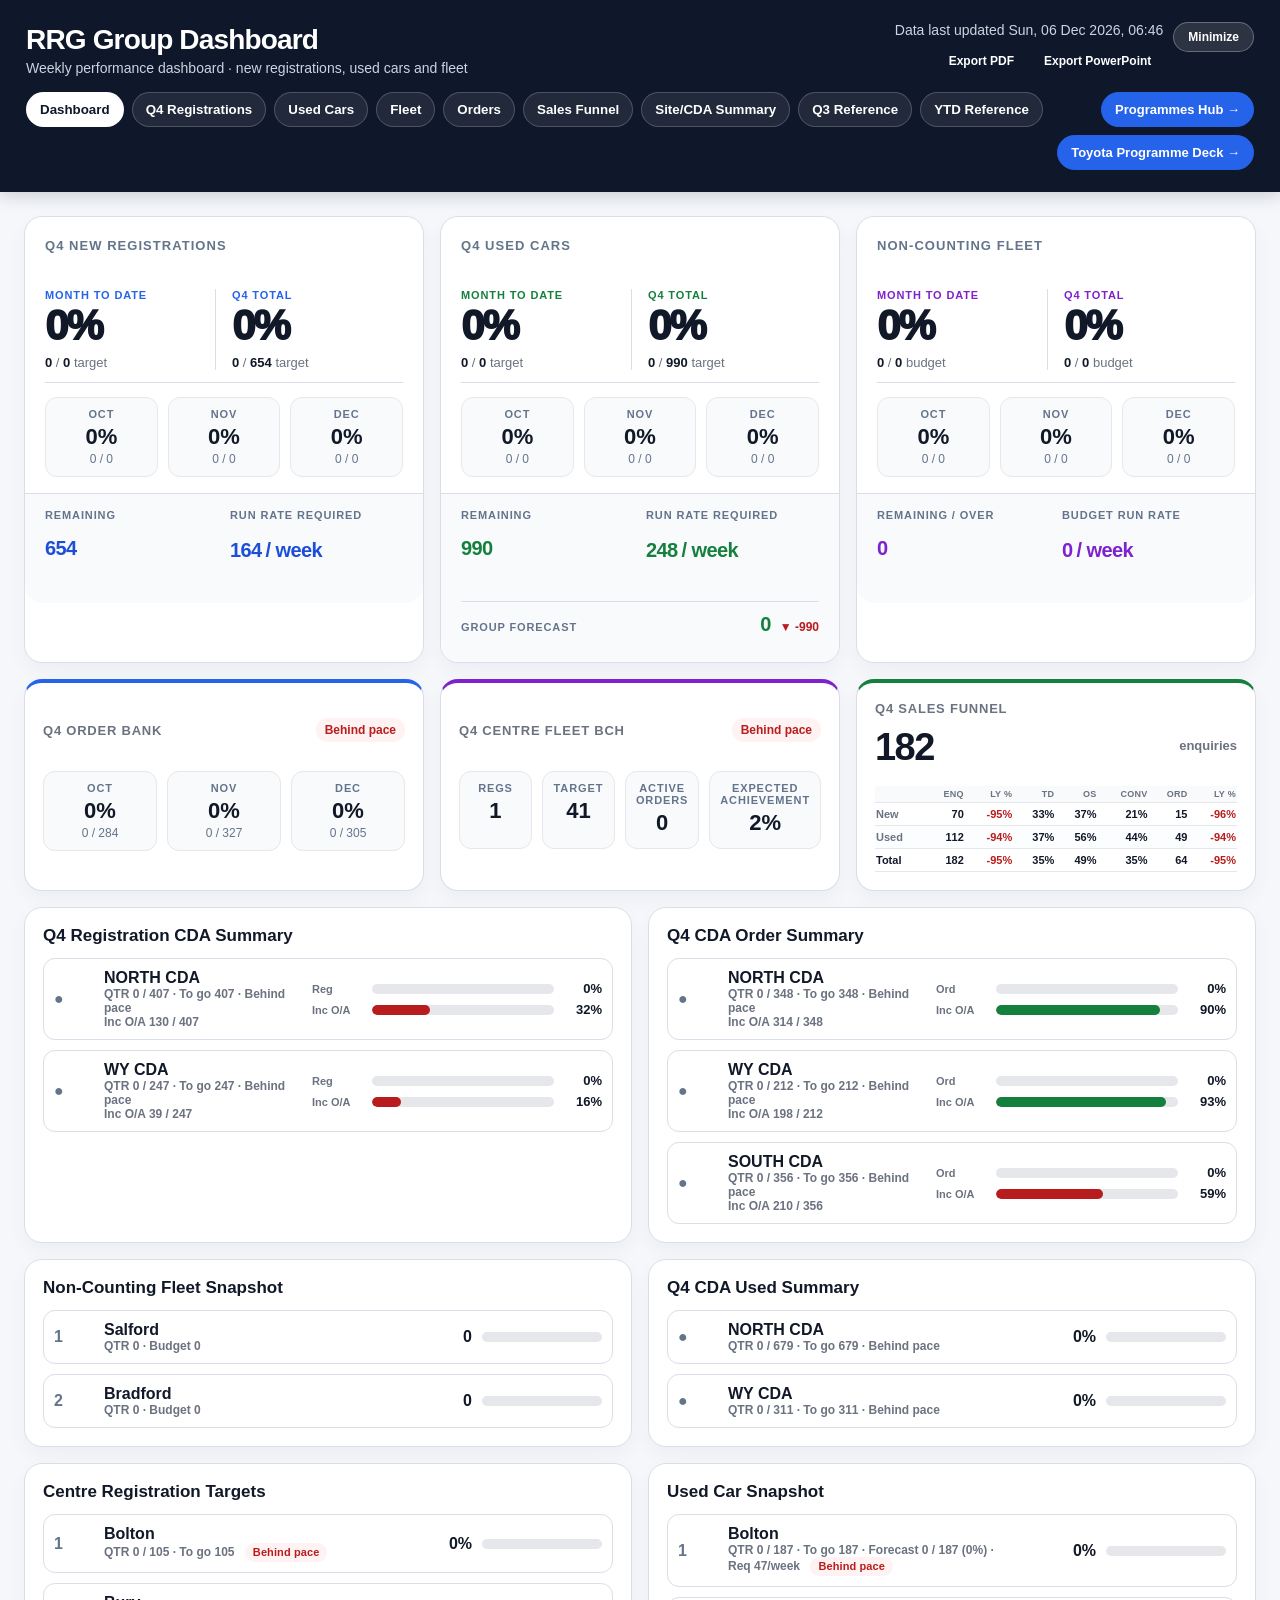
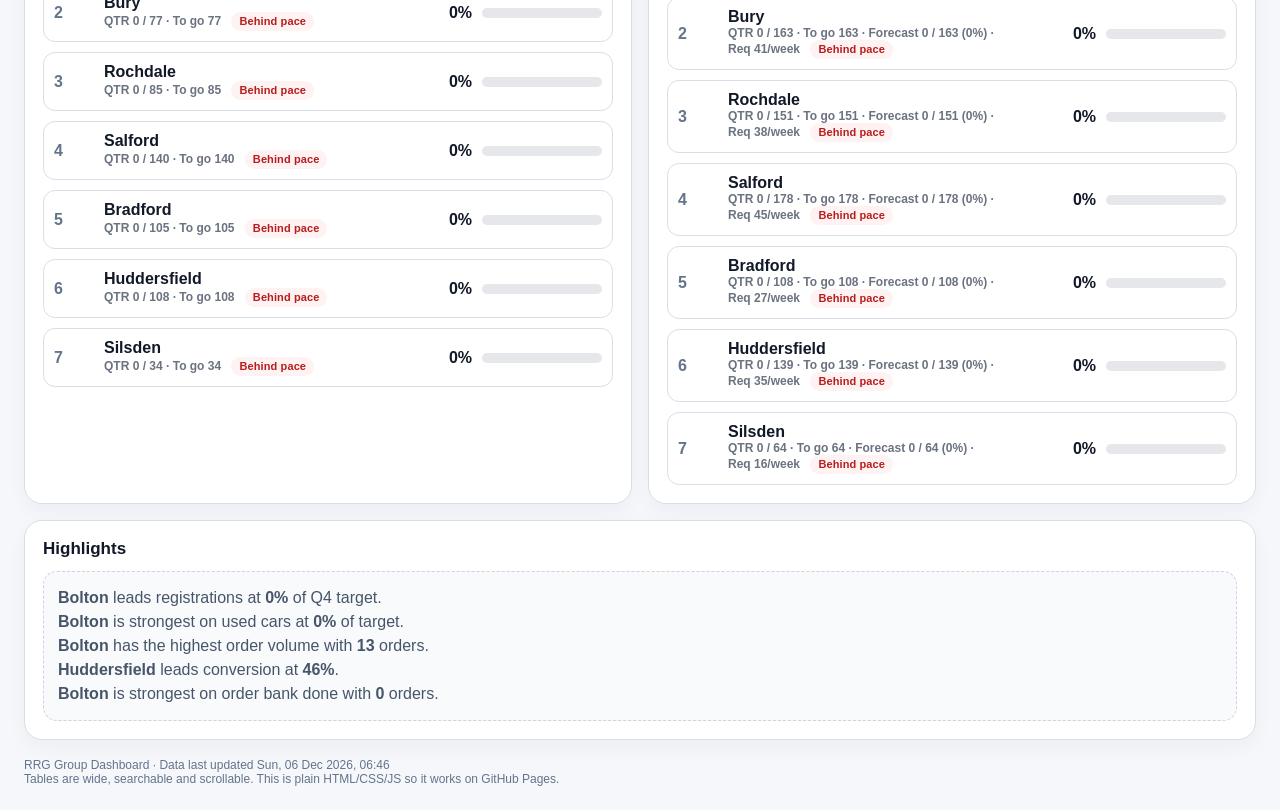
==== index.html @ adecb98b "Apply combined Regs/Target cell to Centre Fleet BCH table Brings fleetTable (and its Q3 Reference eq" ====
<!doctype html>
<html lang="en">
<head>
<meta charset="utf-8">
<meta name="viewport" content="width=device-width, initial-scale=1">
<meta http-equiv="Cache-Control" content="no-cache, no-store, must-revalidate">
<meta http-equiv="Pragma" content="no-cache">
<meta http-equiv="Expires" content="0">
<title>RRG Group Dashboard</title>
<link rel="stylesheet" href="./styles.css?v=20261109-combocols-1">
</head>
<body>
<header><div class="header-row"><div><h1>RRG Group Dashboard</h1><div class="subtitle">Weekly performance dashboard · new registrations, used cars and fleet</div></div><div class="header-actions"><div class="subtitle" style="text-align:right"><span id="dataUpdatedHeader">Data last updated -</span><br><button class="admin-btn primary-btn header-export-btn" id="exportPdfHeader" type="button">Export PDF</button><button class="admin-btn primary-btn header-export-btn" id="exportPptHeader" type="button">Export PowerPoint</button></div><button class="header-minimize-btn" id="headerMinimizeBtn" type="button">Minimize</button></div></div><nav><button class="active" data-target="dashboard">Dashboard</button><button data-target="q3regs">Q4 Registrations</button><button data-target="used">Used Cars</button><button data-target="fleet">Fleet</button><button data-target="orders">Orders</button><button data-target="activity">Sales Funnel</button><button data-target="siteSummary">Site/CDA Summary</button><button data-target="q3ref">Q3 Reference</button><button data-target="ytd">YTD Reference</button><button data-target="admin">Admin Update</button><a class="hub-link-btn" href="./programmes.html">Programmes Hub &rarr;</a><a class="hub-link-btn" href="./toyota-programme.html">Toyota Programme Deck &rarr;</a></nav></header>
<main>
<section id="dashboard" class="section active"><div class="grid">
<div class="card kpi primary kpi-progress-card blue-card">
  <div class="label">Q4 New Registrations</div>
  <div class="kpi-split-main">
    <div><div class="mini-label">Month to date</div><div class="value" id="q3MonthPct">-</div><div class="note"><strong id="q3MonthCurrent">-</strong> / <strong id="q3MonthTarget">-</strong> target</div></div>
    <div><div class="mini-label">Q4 total</div><div class="value" id="q3Pct">-</div><div class="note"><strong id="q3Current">-</strong> / <strong id="q3Target">-</strong> target</div></div>
  </div>
  <div class="month-progress-grid">
    <div><span>Oct</span><strong id="q3OctPct">-</strong><small id="q3OctVol">-</small></div>
    <div><span>Nov</span><strong id="q3NovPct">-</strong><small id="q3NovVol">-</small></div>
    <div><span>Dec</span><strong id="q3DecPct">-</strong><small id="q3DecVol">-</small></div>
  </div>
  <div class="kpi-footer-strip two-up"><div><span>Remaining</span><strong id="q3Remaining">-</strong></div><div><span>Run rate required</span><strong><span id="q3RunRate">-</span> / week</strong></div></div>
</div>
<div class="card kpi primary kpi-progress-card green-card">
  <div class="label">Q4 Used Cars</div>
  <div class="kpi-split-main">
    <div><div class="mini-label">Month to date</div><div class="value" id="usedMonthPct">-</div><div class="note"><strong id="usedMonthCurrent">-</strong> / <strong id="usedMonthTarget">-</strong> target</div></div>
    <div><div class="mini-label">Q4 total</div><div class="value" id="usedPct">-</div><div class="note"><strong id="usedCurrent">-</strong> / <strong id="usedTarget">-</strong> target</div></div>
  </div>
  <div class="month-progress-grid">
    <div><span>Oct</span><strong id="usedOctPct">-</strong><small id="usedOctVol">-</small></div>
    <div><span>Nov</span><strong id="usedNovPct">-</strong><small id="usedNovVol">-</small></div>
    <div><span>Dec</span><strong id="usedDecPct">-</strong><small id="usedDecVol">-</small></div>
  </div>
  <div class="kpi-footer-strip"><div><span>Remaining</span><strong id="usedRemaining">-</strong></div><div><span>Run rate required</span><strong><span id="usedRunRate">-</span> / week</strong></div><div class="forecast-wide"><span>Group forecast</span><strong id="usedGroupForecast">-</strong><small id="usedForecastDelta">-</small></div></div>
</div>
<div class="card kpi primary kpi-progress-card purple-card">
  <div class="label">Non-Counting Fleet</div>
  <div class="kpi-split-main">
    <div><div class="mini-label">Month to date</div><div class="value" id="nonFleetMonthPct">-</div><div class="note"><strong id="nonFleetMonthCurrent">-</strong> / <strong id="nonFleetMonthBudget">-</strong> budget</div></div>
    <div><div class="mini-label">Q4 total</div><div class="value" id="nonFleetPct">-</div><div class="note"><strong id="nonFleetCurrent">-</strong> / <strong id="nonFleetBudget">-</strong> budget</div></div>
  </div>
  <div class="month-progress-grid">
    <div><span>Oct</span><strong id="nonFleetOctPct">-</strong><small id="nonFleetOctVol">-</small></div>
    <div><span>Nov</span><strong id="nonFleetNovPct">-</strong><small id="nonFleetNovVol">-</small></div>
    <div><span>Dec</span><strong id="nonFleetDecPct">-</strong><small id="nonFleetDecVol">-</small></div>
  </div>
  <div class="kpi-footer-strip two-up"><div><span>Remaining / over</span><strong id="nonFleetRemaining">-</strong></div><div><span>Budget run rate</span><strong><span id="nonFleetRunRate">-</span> / week</strong></div></div>
</div>
<div class="card kpi overview-card order-overview">
  <div class="overview-main"><div class="label" style="margin:0">Q4 Order Bank</div><div class="overview-status" id="orderBankStatus">-</div></div>
  <div class="month-progress-grid" style="margin-top:12px">
    <div><span>Oct</span><strong id="orderBankOctPct">-</strong><small id="orderBankOctVol">-</small></div>
    <div><span>Nov</span><strong id="orderBankNovPct">-</strong><small id="orderBankNovVol">-</small></div>
    <div><span>Dec</span><strong id="orderBankDecPct">-</strong><small id="orderBankDecVol">-</small></div>
  </div>
</div>
<div class="card kpi overview-card fleet-overview">
  <div class="overview-main"><div class="label" style="margin:0">Q4 Centre Fleet BCH</div><div class="overview-status" id="fleetBchStatus">-</div></div>
  <div class="month-progress-grid" style="margin-top:12px;grid-template-columns:repeat(4,1fr)"><div><span>Regs</span><strong id="fleetBchRegs">-</strong></div><div><span>Target</span><strong id="fleetBchTarget">-</strong></div><div><span>Active orders</span><strong id="fleetBchOrders">-</strong></div><div><span>Expected achievement</span><strong id="fleetBchExpected">-</strong></div></div>
</div>
<div class="card kpi overview-card enquiry-overview">
  <div class="label">Q4 Sales Funnel</div>
  <div class="overview-main"><div class="value" id="totalEnquiries">-</div><div class="overview-caption">enquiries</div></div>
  <div class="funnel-split-wrap"><table class="funnel-split"><thead><tr><th></th><th>Enq</th><th>LY %</th><th>TD</th><th>OS</th><th>Conv</th><th>Ord</th><th>LY %</th></tr></thead><tbody>
    <tr><td>New</td><td id="newEnquiries">-</td><td id="newEnquiriesLY">-</td><td id="newTdPct">-</td><td id="newOsPct">-</td><td id="newConvPct">-</td><td id="newOrdersStat">-</td><td id="newOrdersLY">-</td></tr>
    <tr><td>Used</td><td id="usedEnquiries">-</td><td id="usedEnquiriesLY">-</td><td id="usedTdPct">-</td><td id="usedOsPct">-</td><td id="usedConvPct">-</td><td id="usedOrdersStat">-</td><td id="usedOrdersLY">-</td></tr>
    <tr class="total-row"><td>Total</td><td id="totalEnquiriesSplit">-</td><td id="totalEnquiriesLY">-</td><td id="totalTdPct">-</td><td id="totalOsPct">-</td><td id="totalConvPct">-</td><td id="totalOrdersStat">-</td><td id="totalOrdersLY">-</td></tr>
  </tbody></table></div>
</div><div class="card half"><h3>Q4 Registration CDA Summary</h3><div id="cdaSummary" class="leader"></div></div><div class="card half"><h3>Q4 CDA Order Summary</h3><div id="cdaOrderSummary" class="leader"></div></div><div class="card half"><h3>Non-Counting Fleet Snapshot</h3><div id="nonFleetSummary" class="leader"></div></div><div class="card half"><h3>Q4 CDA Used Summary</h3><div id="cdaUsedSummary" class="leader"></div></div><div class="card half"><h3>Centre Registration Targets</h3><div id="leaderboard" class="leader"></div></div><div class="card half"><h3>Used Car Snapshot</h3><div id="usedSummary" class="leader"></div></div><div class="card wide"><h3>Highlights</h3><div id="highlights" class="note-box"></div></div><div class="card half" style="display:none"><h3>Executive Note</h3><div class="note-box" id="execNote"></div></div></div></section>
<section id="q3regs" class="section"><div class="card wide"><div class="toolbar"><h2>Q4 Registrations</h2><input class="search" data-filter="q3Table" placeholder="Search centre or CDA..."></div><div class="table-wrap"><table id="q3Table"></table></div></div></section>
<section id="used" class="section"><div class="card wide"><div class="toolbar"><h2>Used Counting Volume</h2><input class="search" data-filter="usedTable" placeholder="Search centre or CDA..."></div><div class="table-wrap"><table id="usedTable"></table></div></div></section>
<section id="fleet" class="section"><div class="grid"><div class="card wide"><div class="toolbar"><h2>Centre Fleet BCH</h2><input class="search" data-filter="fleetTable" placeholder="Search centre or CDA..."></div><div class="table-wrap"><table id="fleetTable"></table></div></div><div class="card wide"><div class="toolbar"><h2>Non-Counting Fleet</h2><input class="search" data-filter="nonTable" placeholder="Search centre or CDA..."></div><div class="table-wrap"><table id="nonTable"></table></div></div></div></section>
<section id="orders" class="section"><div class="grid"><div class="card wide"><div class="toolbar"><h2>Order Bank Targets</h2><input class="search" data-filter="orderBankTable" placeholder="Search centre..."></div><div class="table-wrap"><table id="orderBankTable"></table></div></div><div class="card wide"><div class="toolbar"><h2>Monthly Order Bank Detail · H1 Actuals + H2 Targets</h2><input class="search" data-filter="monthlyOrderTable" placeholder="Search centre..."></div><div class="table-wrap"><table id="monthlyOrderTable"></table></div></div></div></section>
<section id="activity" class="section"><div class="grid"><div class="card wide"><div class="toolbar"><h2>YTD Sales Funnel Leaderboard · Year to Date vs Last Year</h2></div><div class="hint">Ranked by enquiries growth year-on-year. Combines the frozen Jan-Sep totals with the live Q4 sales-activity export below, so re-uploading a fresh Q4 export (it should always be the full quarter-to-date figures, not just the new days) updates this leaderboard automatically - no manual recalculation needed.</div><div id="ytdSalesLeaderboard" class="yoy-grid"></div></div><div class="card wide"><div class="toolbar"><h2>Sales Funnel Efficiency League</h2><input class="search" data-filter="efficiencyTable" placeholder="Search centre..."></div><div class="hint">Efficiency score is weighted: Test Drive Rate 25%, Offer Sheet Rate 35%, Conversion 40%. This ranks how effectively centres convert their enquiries, not just who has the most volume.</div><div id="efficiencyAwards" class="award-grid"></div><div class="table-wrap"><table id="efficiencyTable"></table></div></div></div></section>
<section id="siteSummary" class="section"><div class="grid">
<div class="card wide"><h2>Site Summary</h2><div class="hint">Pick a site to see Q4 Registrations, Used Cars, Non-Counting Fleet, Fleet BCH, Order Bank and Sales Funnel all in one place.</div><select id="siteSummarySelect" class="search" style="max-width:360px"></select></div>
<div id="siteSummaryContent" class="grid" style="grid-column:span 12;padding:0;border:none;box-shadow:none;background:none"></div>
<div class="card wide"><h2>CDA Summary</h2><div class="hint">Same figures, rolled up to NORTH / WY / SOUTH CDA level.</div><select id="cdaSummarySelect" class="search" style="max-width:360px"></select></div>
<div id="cdaSummaryContent" class="grid" style="grid-column:span 12;padding:0;border:none;box-shadow:none;background:none"></div>
</div></section>
<section id="q3ref" class="section"><div class="grid"><div class="card wide"><div class="toolbar"><h2>Q3 Registrations Reference</h2><input class="search" data-filter="q3RefRegTable" placeholder="Search centre or CDA..."></div><div class="table-wrap"><table id="q3RefRegTable"></table></div></div><div class="card wide"><div class="toolbar"><h2>Q3 Used Reference</h2><input class="search" data-filter="q3RefUsedTable" placeholder="Search centre or CDA..."></div><div class="table-wrap"><table id="q3RefUsedTable"></table></div></div><div class="card wide"><div class="toolbar"><h2>Q3 Centre Fleet BCH Reference</h2><input class="search" data-filter="q3RefFleetTable" placeholder="Search centre or CDA..."></div><div class="table-wrap"><table id="q3RefFleetTable"></table></div></div><div class="card wide"><div class="toolbar"><h2>Q3 Non-Counting Fleet Reference</h2><input class="search" data-filter="q3RefNonTable" placeholder="Search centre or CDA..."></div><div class="table-wrap"><table id="q3RefNonTable"></table></div></div></div></section>
<section id="ytd" class="section"><div class="grid"><div class="card wide"><div class="toolbar"><h2>YTD Registrations · Q1-Q3</h2><input class="search" data-filter="ytdRegTable" placeholder="Search centre or CDA..."></div><div class="table-wrap"><table id="ytdRegTable"></table></div></div><div class="card wide"><div class="toolbar"><h2>YTD Used Cars · Q1-Q3</h2><input class="search" data-filter="ytdUsedTable" placeholder="Search centre or CDA..."></div><div class="table-wrap"><table id="ytdUsedTable"></table></div></div><div class="card wide"><div class="toolbar"><h2>YTD Non-Counting Fleet · Q1-Q3</h2><input class="search" data-filter="ytdNonTable" placeholder="Search centre or CDA..."></div><div class="table-wrap"><table id="ytdNonTable"></table></div></div><div class="card wide"><div class="toolbar"><h2>YTD Sales Funnel vs Last Year</h2></div><div class="hint">Total enquiries this year (CY) vs the same period last year (LY), by centre - Jan-Sep frozen totals plus the live Q4-to-date export, updating automatically as new Q4 exports are uploaded.</div><div id="ytdYoyBySite" class="yoy-grid"></div></div></div></section>



<section id="admin" class="section"><div class="grid">
  <div class="card wide">
    <h2>Admin Update</h2>
    <div class="hint">This version reads four workbook files uploaded to GitHub: weekly-update.xlsx, sales-activity.xls, order-bank.xlsx and sales-activity-ly.xls. Replace those four files each week, commit, and refresh the dashboard.</div>
  </div>
  <div class="card wide version-card">
    <div><strong>Data last updated</strong><br><span id="adminDataUpdated">-</span></div>
    <div><strong>Cache status</strong><br><span>Versioned assets active</span></div>
  </div>
  <div class="card third">
    <h3>1. Weekly Update.xlsx</h3>
    <input id="weeklyFile" type="file" accept=".xlsx,.xls" class="search">
    <div class="hint">Updates registrations, used cars, non-counting fleet and fleet BCH for the current quarter from the "2026 - Q4" sheet. The "2026 - Q3" sheet (same shape) is also read, feeding the separate Q3 Reference tab.</div>
  </div>
  <div class="card third">
    <h3>2. Sales Activity.xls</h3>
    <input id="activityFile" type="file" accept=".xls,.xlsx,.html" class="search">
    <div class="hint">Updates enquiries, test drives, offer sheets and conversion.</div>
  </div>
  <div class="card third">
    <h3>3. Order Bank Targets.xlsx</h3>
    <input id="orderFile" type="file" accept=".xlsx,.xls" class="search">
    <div class="hint">Updates the Orders / Order Bank tab only. This is separate from Sales Activity orders.</div>
  </div>
  <div class="card third">
    <h3>4. Sales Activity LY.xls</h3>
    <input id="activityLyFile" type="file" accept=".xls,.xlsx,.html" class="search">
    <div class="hint">Last year's sales funnel, same layout as file 2. Powers the LY % column and the by-site comparison on the Sales Funnel tab.</div>
  </div>
  <div class="card wide">
    <div class="toolbar">
      <h3>Preview</h3>
      <div>
        <button class="admin-btn" id="previewImport">Preview Import</button>
        <button class="admin-btn primary-btn" id="publishImport">Publish</button>
        <button class="admin-btn" id="downloadData">Download data backup</button>
        <button class="admin-btn primary-btn" id="exportPdf" type="button">Export PDF</button><button class="admin-btn primary-btn" id="exportPpt" type="button">Export PowerPoint</button>
        <button class="admin-btn danger-btn" id="resetData">Reset saved data</button>
      </div>
    </div>
    <div id="adminStatus" class="note-box">No files loaded yet.</div>
    <div class="table-wrap" style="margin-top:12px;max-height:360px"><table id="adminPreviewTable"></table></div>
  </div>
</div></section>
<div class="footer-note">RRG Group Dashboard · <span id="footerDataUpdated">Data last updated -</span><br>Tables are wide, searchable and scrollable. This is plain HTML/CSS/JS so it works on GitHub Pages.</div></main>
<script src="https://cdn.sheetjs.com/xlsx-0.20.3/package/dist/xlsx.full.min.js"></script>
<script src="./app.js?v=20261109-combocols-4"></script>
<script>
(function(){
  var header = document.querySelector('header');
  var btn = document.getElementById('headerMinimizeBtn');
  if(!header || !btn) return;
  var KEY = 'rrgHeaderMinimized';
  function setState(minimized){
    header.classList.toggle('header-minimized', minimized);
    btn.textContent = minimized ? 'Expand' : 'Minimize';
    try{ localStorage.setItem(KEY, minimized ? '1' : '0'); }catch(e){}
  }
  var saved = false;
  try{ saved = localStorage.getItem(KEY) === '1'; }catch(e){}
  setState(saved);
  btn.addEventListener('click', function(){ setState(!header.classList.contains('header-minimized')); });
})();
</script>
</body></html>
---- styles.css ----
:root{--bg:#f5f7fb;--card:#ffffff;--ink:#111827;--muted:#6b7280;--line:#d9dee8;--head:#0f172a;--blue:#2563eb;--green:#15803d;--amber:#b45309;--red:#b91c1c;--lightblue:#eff6ff;--lightgreen:#ecfdf5;--lightamber:#fffbeb;--lightred:#fef2f2}
*{box-sizing:border-box}body{margin:0;background:var(--bg);font-family:-apple-system,BlinkMacSystemFont,"Segoe UI",Roboto,Arial,sans-serif;color:var(--ink)}header{background:var(--head);color:#fff;padding:22px 26px;position:sticky;top:0;z-index:20;box-shadow:0 4px 16px rgba(15,23,42,.18);transition:padding .2s ease}header.header-minimized{padding-top:12px;padding-bottom:12px}header.header-minimized h1{font-size:19px;margin:0}header.header-minimized .subtitle,header.header-minimized nav,header.header-minimized .header-period-row{display:none}.header-actions{display:flex;flex-wrap:wrap;justify-content:flex-end;align-items:flex-start;gap:10px}.header-minimize-btn{background:rgba(255,255,255,.12);border:1px solid rgba(255,255,255,.28);color:#fff;border-radius:999px;padding:7px 14px;font-size:12px;font-weight:800;cursor:pointer;white-space:nowrap;flex-shrink:0}.header-minimize-btn:hover{background:rgba(255,255,255,.22)}.header-row{display:flex;justify-content:space-between;gap:16px;align-items:flex-end;flex-wrap:wrap}h1{font-size:28px;margin:0 0 4px;font-weight:800;letter-spacing:-.03em}.subtitle{color:#cbd5e1;font-size:14px}nav{display:flex;gap:8px;flex-wrap:wrap;margin-top:16px}nav button{border:1px solid rgba(255,255,255,.2);background:rgba(255,255,255,.08);color:#fff;border-radius:999px;padding:9px 13px;cursor:pointer;font-weight:700}nav button.active{background:#fff;color:var(--head)}main{padding:24px;max-width:1440px;margin:0 auto}.grid{display:grid;grid-template-columns:repeat(12,1fr);gap:16px}.card{background:var(--card);border:1px solid var(--line);border-radius:18px;padding:18px;box-shadow:0 8px 20px rgba(15,23,42,.04)}.kpi{grid-column:span 3;min-height:126px}.kpi .label{font-size:13px;color:var(--muted);font-weight:800;text-transform:uppercase;letter-spacing:.06em}.kpi .value{font-size:34px;font-weight:900;margin-top:8px;letter-spacing:-.04em}.kpi .note{font-size:13px;color:var(--muted);margin-top:4px}.wide{grid-column:span 12}.half{grid-column:span 6}.third{grid-column:span 4}.section{display:none}.section.active{display:block}.toolbar{display:flex;gap:12px;align-items:center;justify-content:space-between;margin:0 0 12px;flex-wrap:wrap}h2{margin:0;font-size:22px;letter-spacing:-.02em}h3{margin:0 0 12px;font-size:17px}.search{border:1px solid var(--line);border-radius:10px;padding:10px 12px;min-width:270px;font-size:14px;background:#fff}.table-wrap{overflow-x:auto;overflow-y:visible;border:1px solid var(--line);border-radius:14px;background:#fff;max-height:none}table{border-collapse:separate;border-spacing:0;width:100%;font-size:14px}th{position:sticky;top:0;background:#f8fafc;color:#334155;text-align:left;font-size:12px;text-transform:uppercase;letter-spacing:.06em;z-index:5}th,td{padding:12px 14px;border-bottom:1px solid #e5e7eb;white-space:nowrap}td.num,th.num{text-align:right;font-variant-numeric:tabular-nums}tr:nth-child(even) td{background:#fbfdff}tr.group td{background:#eef2ff!important;font-weight:900;color:#1e3a8a}tr:hover td{background:#f1f5f9!important}.status{display:inline-flex;align-items:center;gap:6px;font-weight:800;border-radius:999px;padding:5px 9px;font-size:12px}.green{background:var(--lightgreen);color:var(--green)}.amber{background:var(--lightamber);color:var(--amber)}.red{background:var(--lightred);color:var(--red)}.blue{background:var(--lightblue);color:var(--blue)}.progress{height:10px;background:#e5e7eb;border-radius:999px;overflow:hidden;min-width:120px}.bar{height:100%;background:var(--blue);border-radius:999px}.bar.green{background:var(--green)}.bar.amber{background:#d97706}.bar.red{background:var(--red)}.mini{font-size:12px;color:var(--muted)}.leader{display:grid;gap:10px}.leader-row{display:grid;grid-template-columns:40px 1fr 90px 120px;gap:10px;align-items:center;padding:10px;border:1px solid var(--line);border-radius:12px;background:#fff}.rank{font-weight:900;color:#64748b}.centre{font-weight:900}.pct{text-align:right;font-weight:900}.note-box{background:#f8fafc;border:1px dashed #cbd5e1;border-radius:14px;padding:14px;color:#475569;line-height:1.5}.footer-note{font-size:12px;color:#64748b;margin-top:18px}@media(max-width:900px){main{padding:14px}.kpi,.half,.third{grid-column:span 12}header{padding:18px 14px}.leader-row{grid-template-columns:34px 1fr 70px}.leader-row .progress{display:none}th,td{padding:10px 9px;font-size:13px}}

.hint{font-size:13px;color:var(--muted);margin:-4px 0 12px}.leader-row .progress{min-width:100px}

/* CDA registration summary: separate Registrations-only vs incl.-Adjustment bars. */
.leader-row.cda-row{grid-template-columns:40px 1fr 290px}
.cda-bars{display:flex;flex-direction:column;gap:6px}
.cda-bar-line{display:flex;align-items:center;gap:8px;font-size:11px;color:var(--muted);font-weight:800}
.cda-bar-line span{width:52px}
.cda-bar-line .progress{flex:1;min-width:70px}
.cda-bar-line strong{width:40px;text-align:right;color:var(--ink);font-size:13px}
@media(max-width:900px){.leader-row.cda-row{grid-template-columns:34px 1fr 110px}.cda-bar-line .progress{display:none}}

.period-row{display:flex;gap:8px;margin-top:10px;flex-wrap:wrap}.period-pill{display:inline-flex;border:1px solid rgba(255,255,255,.25);border-radius:999px;padding:5px 10px;font-size:12px;font-weight:800}.period-pill.active{background:#dcfce7;color:#166534;border-color:#86efac}.period-pill.muted{background:rgba(255,255,255,.08);color:#cbd5e1}

.kpi.primary{grid-column:span 4;min-height:140px}.kpi.secondary{grid-column:span 3;min-height:116px}.kpi.primary .value{font-size:42px}.kpi strong{color:#111827}@media(max-width:900px){.kpi.primary,.kpi.secondary{grid-column:span 12}}

.split-card .value{margin-bottom:10px}
.split-grid{display:grid;grid-template-columns:repeat(3,1fr);gap:6px;margin-top:8px;font-size:12px;color:var(--muted)}
.split-grid div{border:1px solid var(--line);border-radius:10px;background:#f8fafc;padding:7px 6px;text-align:center;font-weight:800}
.split-grid strong{display:block;color:var(--ink);font-size:15px;margin-top:2px}
@media(max-width:900px){.split-grid{grid-template-columns:repeat(3,1fr)}}

.admin-btn{border:1px solid var(--line);background:#fff;color:var(--ink);border-radius:999px;padding:9px 13px;cursor:pointer;font-weight:800;margin-left:6px}.primary-btn{background:var(--head);color:#fff;border-color:var(--head)}.danger-btn{background:#fef2f2;color:var(--red);border-color:#fecaca}.split-card .value{font-size:26px}.split-grid{display:grid;grid-template-columns:repeat(3,1fr);gap:8px;margin-top:10px;font-size:12px;color:var(--muted)}.split-grid div{background:#f8fafc;border:1px solid var(--line);border-radius:10px;padding:8px}.split-grid strong{display:block;color:var(--ink);font-size:15px;margin-top:2px}

.version-card{display:grid;grid-template-columns:repeat(3,1fr);gap:14px;background:#f8fafc}
.version-card div{border:1px solid var(--line);background:#fff;border-radius:12px;padding:12px;color:#475569}
.version-card strong{color:#111827}
@media(max-width:900px){.version-card{grid-template-columns:1fr}}

/* Headline KPI month / quarter progress cards */
.kpi-progress-card{padding:20px;min-height:260px;display:flex;flex-direction:column;gap:14px}
.kpi-progress-card .label{font-size:13px;line-height:1.4;letter-spacing:.08em;text-transform:uppercase;font-weight:900;color:#64748b;min-height:38px}
.kpi-split-main{display:grid;grid-template-columns:1fr 1fr;gap:16px;border-bottom:1px solid var(--line);padding-bottom:12px}
.kpi-split-main>div:first-child{border-right:1px solid var(--line);padding-right:16px}
.mini-label{font-size:11px;text-transform:uppercase;letter-spacing:.08em;color:#2563eb;font-weight:900;margin-bottom:4px}
.green-card .mini-label{color:#15803d}.purple-card .mini-label{color:#7e22ce}.amber-card .mini-label{color:#b45309}
.kpi-progress-card .value{font-size:40px;line-height:1;font-weight:950;letter-spacing:-.05em;margin:4px 0 8px}
.month-progress-grid{display:grid;grid-template-columns:repeat(3,1fr);gap:10px}
.month-progress-grid>div{background:#f8fafc;border:1px solid #e5e7eb;border-radius:12px;padding:10px;text-align:center}
.month-progress-grid span{display:block;font-size:11px;text-transform:uppercase;letter-spacing:.08em;color:#64748b;font-weight:900}
.month-progress-grid strong{display:block;font-size:22px;margin:4px 0 2px}
.month-progress-grid small{display:block;color:#64748b;font-size:12px}
.kpi-footer-strip{margin:2px -20px -20px;padding:14px 20px;background:#f8fafc;border-top:1px solid var(--line);display:grid;grid-template-columns:1fr 1fr;gap:12px;border-radius:0 0 18px 18px}
.kpi-footer-strip span{display:block;font-size:11px;text-transform:uppercase;letter-spacing:.08em;color:#64748b;font-weight:900;line-height:1.3em;min-height:2.6em}
.kpi-footer-strip strong{font-size:20px;letter-spacing:-.03em}.blue-card .kpi-footer-strip strong{color:#1d4ed8}.green-card .kpi-footer-strip strong{color:#15803d}.purple-card .kpi-footer-strip strong{color:#7e22ce}.amber-card .kpi-footer-strip strong{color:#b45309}
@media(max-width:900px){.kpi-progress-card{min-height:auto}.kpi-split-main{grid-template-columns:1fr}.kpi-split-main>div:first-child{border-right:0;border-bottom:1px solid var(--line);padding-right:0;padding-bottom:12px}.month-progress-grid{grid-template-columns:repeat(3,minmax(0,1fr))}.kpi-footer-strip{grid-template-columns:1fr}}

/* Fix: keep run rate value and '/ week' on one line with matching KPI font.
   Excludes .status pills so their red/amber/green meaning isn't overridden
   by the card's accent color. */
.kpi-footer-strip strong span:not(.status){
  display:inline !important;
  font-size:inherit !important;
  text-transform:none !important;
  letter-spacing:inherit !important;
  color:inherit !important;
  font-weight:inherit !important;
}
.kpi-footer-strip strong{
  display:inline-flex;
  align-items:baseline;
  gap:4px;
  white-space:nowrap;
}


.trend-big{font-size:34px;font-weight:900;letter-spacing:-.04em;margin-top:6px}
.trend-chart{display:grid;gap:10px}
.trend-row{display:grid;grid-template-columns:80px 1fr 74px;gap:10px;align-items:center}
.trend-week{font-size:12px;font-weight:800;color:#64748b}
.trend-track{height:12px;background:#e5e7eb;border-radius:999px;overflow:hidden}
.trend-fill{height:100%;background:var(--blue);border-radius:999px}
.trend-value{text-align:right;font-weight:900;font-variant-numeric:tabular-nums}
@media(max-width:900px){.trend-row{grid-template-columns:66px 1fr 64px}.trend-big{font-size:30px}}

.award-grid{display:grid;grid-template-columns:repeat(3,1fr);gap:12px;margin:12px 0 14px}.award-card{border:1px solid var(--line);border-radius:14px;background:#f8fafc;padding:14px;display:flex;flex-direction:column;gap:4px}.award-card span{font-size:12px;color:var(--muted);font-weight:800;text-transform:uppercase;letter-spacing:.06em}.award-card strong{font-size:18px;color:var(--ink)}.award-card em{font-style:normal;color:var(--green);font-weight:900;font-size:22px}@media(max-width:900px){.award-grid{grid-template-columns:1fr}}


.header-export-btn{margin-top:8px;padding:7px 11px;font-size:12px;border-radius:999px}
/* Own margin rather than the browser/OS print default (which varies and
   isn't knowable from CSS), so main's own padding below is the only
   margin in play and card widths can be sized against it exactly. */
@page{margin:0}
@media print{
  *{-webkit-print-color-adjust:exact!important;print-color-adjust:exact!important}
  body{background:#fff!important}
  header, nav, .footer-note, .search, .admin-btn{display:none!important}
  main{max-width:none!important;padding:18px!important}
  .section{display:block!important}
  /* page-break-before on every section but the first, rather than
     page-break-after on every section including the last, so the export
     doesn't end with a trailing blank page. */
  .section + .section{page-break-before:always;break-before:page}
  #admin{display:none!important}
  /* CSS Grid containers don't paginate reliably in print (Chromium can
     split a grid item across the page boundary even with break-inside:
     avoid set on it) - flexbox does paginate correctly, so switch every
     card grid to a wrapping flex row for print and give each card a
     percentage width standing in for its old grid-column span, so cards
     still pack multiple-per-row instead of each claiming a full page. */
  .grid{display:flex!important;flex-wrap:wrap!important;gap:12px!important}
  .grid>.grid{flex:0 0 100%!important;width:100%!important;gap:12px!important}
  .wide{flex:0 0 100%!important;width:100%!important}
  .half{flex:0 0 calc(50% - 6px)!important;width:calc(50% - 6px)!important}
  .third{flex:0 0 calc(33.333% - 8px)!important;width:calc(33.333% - 8px)!important}
  /* 4-across (this card's original desktop span) is too narrow at A4
     print width for its "This Quarter / Year to Date" split content -
     the text overflows its card and gets hidden under the next card's
     opaque background. 2-across gives it enough room. */
  .kpi,.quarter{flex:0 0 calc(50% - 6px)!important;width:calc(50% - 6px)!important}
  .card{box-shadow:none!important;break-inside:avoid;page-break-inside:avoid;margin:0}
  /* Print pages are narrower than the 900px breakpoint, so undo the
     mobile single-column stacking inside each card - otherwise every
     card doubles in height and only one fits per page. */
  .kpi-split-main{grid-template-columns:1fr 1fr!important}
  .kpi-footer-strip{grid-template-columns:repeat(2,minmax(0,1fr))!important}
  .leader-row{break-inside:avoid;page-break-inside:avoid}
  table tr{break-inside:avoid;page-break-inside:avoid}
  th{position:static!important}
  .table-wrap{max-height:none!important;overflow:visible!important}
  /* Wide tables (WRR Detail, Group Trade Parts) are sized to scroll
     horizontally on screen (.table-wrap{overflow-x:auto}) - print can't
     scroll, so their rightmost column(s) were getting cut off at the
     page edge. table-layout:fixed + a smaller font forces every table to
     fit the page width instead, wrapping cell text rather than losing it. */
  table{table-layout:fixed!important;width:100%!important;font-size:10px!important}
  th,td{padding:5px 6px!important;white-space:normal!important;overflow-wrap:break-word!important}
}

/* Sortable table headers */
th.sortable{cursor:pointer;user-select:none}
th.sortable:hover{background:#eef2ff;color:#1e3a8a}
th.sorted{background:#e0e7ff;color:#1e3a8a}

/* Tight tables: smaller font/padding so a wide table (many centres/months)
   fits in one pane without horizontal scrolling. */
.table-tight table{font-size:12px}
.table-tight th,.table-tight td{padding:8px 8px;white-space:nowrap}


/* Smart frozen columns: centre only, or rank + centre when both exist. */
.table-wrap{overflow-x:auto!important;overflow-y:visible!important;max-height:none!important}
table{border-collapse:separate;border-spacing:0}

.table-centre th:first-child,
.table-centre td:first-child{
  position:sticky;
  left:0;
  min-width:150px;
  z-index:4;
  background:#fff;
  box-shadow:3px 0 7px rgba(15,23,42,.10);
}
.table-centre thead th:first-child{z-index:9;background:#f8fafc}

.table-rank th:first-child,
.table-rank td:first-child{
  position:sticky;
  left:0;
  width:60px;
  min-width:60px;
  max-width:60px;
  z-index:5;
  background:#fff;
}
.table-rank th:nth-child(2),
.table-rank td:nth-child(2){
  position:sticky;
  left:60px;
  min-width:150px;
  z-index:4;
  background:#fff;
  box-shadow:3px 0 7px rgba(15,23,42,.10);
}
.table-rank thead th:first-child{z-index:10;background:#f8fafc}
.table-rank thead th:nth-child(2){z-index:9;background:#f8fafc}

/* Keep frozen cells visually consistent with striped, grouped and hover rows. */
.table-centre tbody tr:nth-child(even) td:first-child,
.table-rank tbody tr:nth-child(even) td:first-child,
.table-rank tbody tr:nth-child(even) td:nth-child(2){background:#fbfdff}
.table-centre tbody tr.group td:first-child,
.table-rank tbody tr.group td:first-child,
.table-rank tbody tr.group td:nth-child(2){background:#eef2ff!important}
.table-centre tbody tr:hover td:first-child,
.table-rank tbody tr:hover td:first-child,
.table-rank tbody tr:hover td:nth-child(2){background:#f1f5f9!important}

/* Give target vs actual columns distinct colours so they're easy to tell apart at a glance. */
.table-wrap th.col-target{background:#dbeafe;color:#1d4ed8}
.table-wrap th.col-actual{background:#dcfce7;color:#15803d}
.table-wrap td.col-target{background:#eff6ff;color:#1d4ed8;font-weight:800}
.table-wrap td.col-actual{background:#f0fdf4;color:#15803d;font-weight:800}
/* These flat colours would otherwise mask the even-row stripe below (same
   background on every row), making a row hard to track once you look past
   the frozen Centre column - so even rows get a slightly deeper shade. */
.table-wrap tbody tr:nth-child(even) td.col-target{background:#e3edfc}
.table-wrap tbody tr:nth-child(even) td.col-actual{background:#e5f8ea}

/* Compact "actual / target [+variance]" cell replacing what used to be three
   separate columns per month - keeps the same figures in roughly a third
   of the width, and (unlike col-target/col-actual) has no fixed background
   of its own, so the ordinary row stripe still shows through. */
.combo-cell{display:inline-flex;align-items:baseline;gap:4px;white-space:nowrap}
.combo-cell strong{font-weight:800}
.combo-sep{color:#94a3b8;font-weight:600}
.combo-target{color:#64748b;font-weight:700}
.combo-cell .variance-cell{font-size:12px;margin-left:2px}

/* Per-month variance columns (actual minus target/budget). */
.variance-cell{font-weight:800}
.variance-cell.positive{color:var(--green)}
.variance-cell.negative{color:var(--red)}

/* Enquiries vs Last Year by Site (Sales Funnel tab). */
.yoy-grid{display:grid;gap:10px;margin-top:10px}
.yoy-row{padding:14px;border:1px solid var(--line);border-radius:12px;background:#fff}.yoy-row-group{background:var(--lightblue);border-color:#bfdbfe;border-width:2px}.yoy-row-group .yoy-centre{color:#1e3a8a}
.yoy-row-head{display:flex;justify-content:space-between;align-items:center;gap:10px;margin-bottom:8px}
.yoy-centre{font-weight:900}
.yoy-row .progress{margin-bottom:14px}
.yoy-metrics{display:grid;grid-template-columns:1fr 1fr;gap:16px}
.yoy-metric-group-label{font-size:11px;font-weight:900;color:var(--muted);text-transform:uppercase;letter-spacing:.05em;margin-bottom:6px}
.yoy-metric-group-items{display:grid;grid-template-columns:repeat(3,1fr);gap:8px}
.yoy-metric-item{display:flex;flex-direction:column;gap:2px}
.yoy-metric-item span{font-size:10px;font-weight:800;color:var(--muted);text-transform:uppercase;letter-spacing:.04em}
.yoy-metric-item strong{font-size:13px}
.yoy-metric-item small{font-size:10px;color:var(--muted);font-weight:700}
.yoy-pct{font-weight:900;font-size:12px}
.yoy-pct.positive{color:var(--green)}
.yoy-pct.negative{color:var(--red)}
.yoy-total-pct{font-size:20px}
@media(max-width:900px){.yoy-metrics{grid-template-columns:1fr}}

/* Pace/status now sits directly beneath the centre name. */
.centre-cell{display:flex;flex-direction:column;align-items:flex-start;gap:5px;min-width:125px}
.centre-name{font-weight:800}
.centre-cell .status{padding:3px 7px;font-size:11px;line-height:1.2}

/* V1.5 front-page overview cards and group forecast line */
.kpi-footer-strip .forecast-wide{grid-column:1/-1;border-top:1px solid var(--line);padding-top:11px;display:flex;align-items:baseline;gap:9px;flex-wrap:wrap}
.kpi-footer-strip .forecast-wide span{margin-right:auto}
.kpi-footer-strip .forecast-wide small{font-size:12px;font-weight:900;letter-spacing:0}
.forecast-delta.positive{color:var(--green)}
.forecast-delta.neutral{color:var(--amber)}
.forecast-delta.negative{color:var(--red)}
.overview-card{grid-column:span 4;min-height:168px}
.overview-card .value{font-size:38px;margin:6px 0 2px}
.overview-main{display:flex;align-items:center;justify-content:space-between;gap:12px;min-height:58px}
.overview-caption{font-size:13px;color:var(--muted);font-weight:800}
.overview-status{margin-left:auto}
.overview-card .split-grid{margin-top:12px}
.funnel-split-wrap{overflow-x:auto;margin-top:12px;scrollbar-width:none;-ms-overflow-style:none}
.funnel-split-wrap::-webkit-scrollbar{display:none}
.funnel-split{width:100%;border-collapse:collapse;font-size:11px}
.funnel-split th{font-size:9px;text-transform:uppercase;letter-spacing:.03em;color:var(--muted);text-align:right;font-weight:800;padding:3px 1px}
.funnel-split th:first-child,.funnel-split td:first-child{text-align:left;color:var(--muted);font-weight:800}
.funnel-split td{padding:5px 1px;text-align:right;font-weight:800;border-top:1px solid var(--line)}
.funnel-split tr.total-row td{font-weight:900;color:var(--ink)}
.order-overview{border-top:4px solid #2563eb}
.fleet-overview{border-top:4px solid #7e22ce}
.enquiry-overview{border-top:4px solid #15803d}
@media(max-width:900px){.overview-card{grid-column:span 12}}

/* Performance preview: two-item KPI footer after removing unreliable forecasts */
.kpi-footer-strip.two-up{grid-template-columns:repeat(2,minmax(0,1fr));}

/* Front-page pace badges */
.dashboard-pace{display:inline-block;margin-left:7px;vertical-align:middle}
.dashboard-pace .status{padding:4px 8px;font-size:11px;line-height:1;letter-spacing:.01em}

/* Cross-hub navigation button (Weekly Update <-> Programmes Hub) */
.hub-link-btn{display:inline-block;background:#2563eb;color:#fff!important;border:1px solid #2563eb;border-radius:999px;padding:9px 13px;font-weight:800;font-size:13px;text-decoration:none}
.hub-link-btn:hover{background:#1d4ed8}
nav .hub-link-btn{margin-left:auto}
@media(max-width:900px){nav .hub-link-btn{margin-left:0}}

/* Quarter-width card (4 across on a 12-col grid), and a compact leader-row
   variant for the Rankings cards at that width - the default leader-row's
   fixed-width pct/progress columns don't fit a card this narrow. */
.quarter{grid-column:span 3}
@media(max-width:900px){.quarter{grid-column:span 12}}
.leader-quarter .leader-row{grid-template-columns:22px 1fr auto;gap:6px;padding:8px}
.leader-quarter .leader-row .progress{display:none}
.leader-quarter .rank{font-size:13px}
.leader-quarter .centre{font-size:13px}
.leader-quarter .mini{font-size:11px}
.leader-quarter .pct{font-size:13px}
/* Colour the rank % itself to match achievement, since the leader-quarter
   variant has no progress bar to carry that signal. */
.pct.green{color:var(--green)}
.pct.amber{color:var(--amber)}
.pct.red{color:var(--red)}

/* Programmes Hub: reporting-period toggle, styled as a segmented switch
   (grey track, buttons flush inside it) so it visibly reads as something
   you flip between rather than two disconnected labels. */
.periodToggle{display:inline-flex;gap:2px;flex-wrap:wrap;background:#eef1f6;border:1px solid var(--line);border-radius:999px;padding:2px}
.periodToggle button{font-size:12px;padding:6px 12px;margin:0;border:none;background:transparent;color:#475569;box-shadow:none;transition:background .15s ease,color .15s ease,transform .1s ease}
.periodToggle button:hover{background:#e2e8f0;color:var(--ink)}
.periodToggle button:active{transform:scale(.97)}
.periodToggle button.primary-btn{background:var(--head);color:#fff;box-shadow:0 1px 4px rgba(15,23,42,.3)}
.periodToggle button.primary-btn:hover{background:var(--head)}
/* Reporting period lives inside <header> now (was its own card on the
   Dashboard tab) so it scrolls and sticks together with the rest of the
   header on every tab, instead of scrolling out of view. */
.header-period-row{display:flex;align-items:center;gap:10px;flex-wrap:wrap;margin-top:8px;padding-top:8px;border-top:1px solid rgba(255,255,255,.14)}
.header-period-label{color:#cbd5e1;font-weight:800;font-size:11px}
.header-period-label small{display:inline;font-weight:600;color:#94a3b8;font-size:10px;margin-left:4px}
header .periodToggle{background:rgba(255,255,255,.1);border-color:rgba(255,255,255,.2)}
header .periodToggle button{color:#e2e8f0}
header .periodToggle button:hover{background:rgba(255,255,255,.18);color:#fff}
header .periodToggle button.primary-btn{background:#fff;color:var(--head);box-shadow:none}
header .periodToggle button.primary-btn:hover{background:#fff}
@media print{.hub-link-btn,.periodToggle,.header-period-row{display:none!important}}

/* Reserve height for the actual/target line in each kpi-split-main column
   so cards stay level even when one shows a long currency string that
   wraps to two lines (Part/Accessory Purchases) and another a short count
   that fits on one (Used Vehicles, Service Plans Plus, WRR) - otherwise
   the footer strip sits at a different height across cards. */
.note-target{min-height:36px}
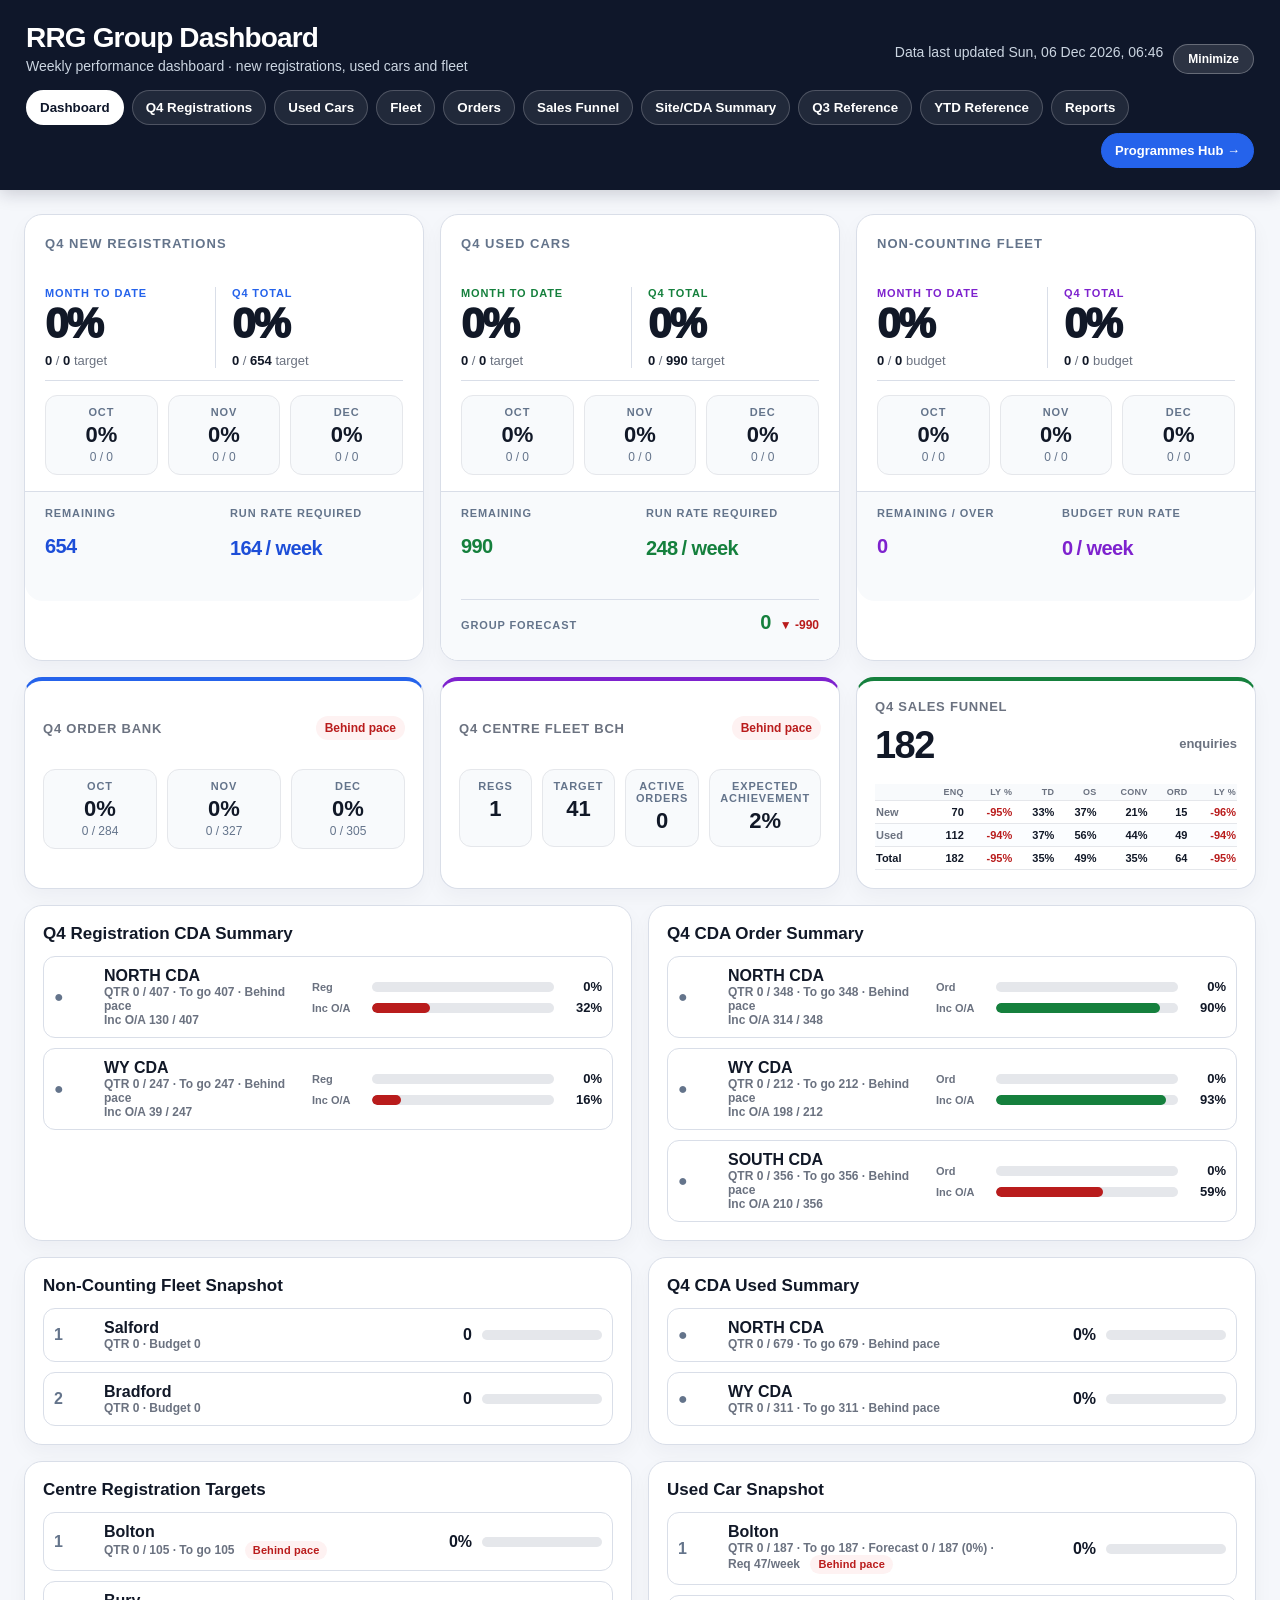
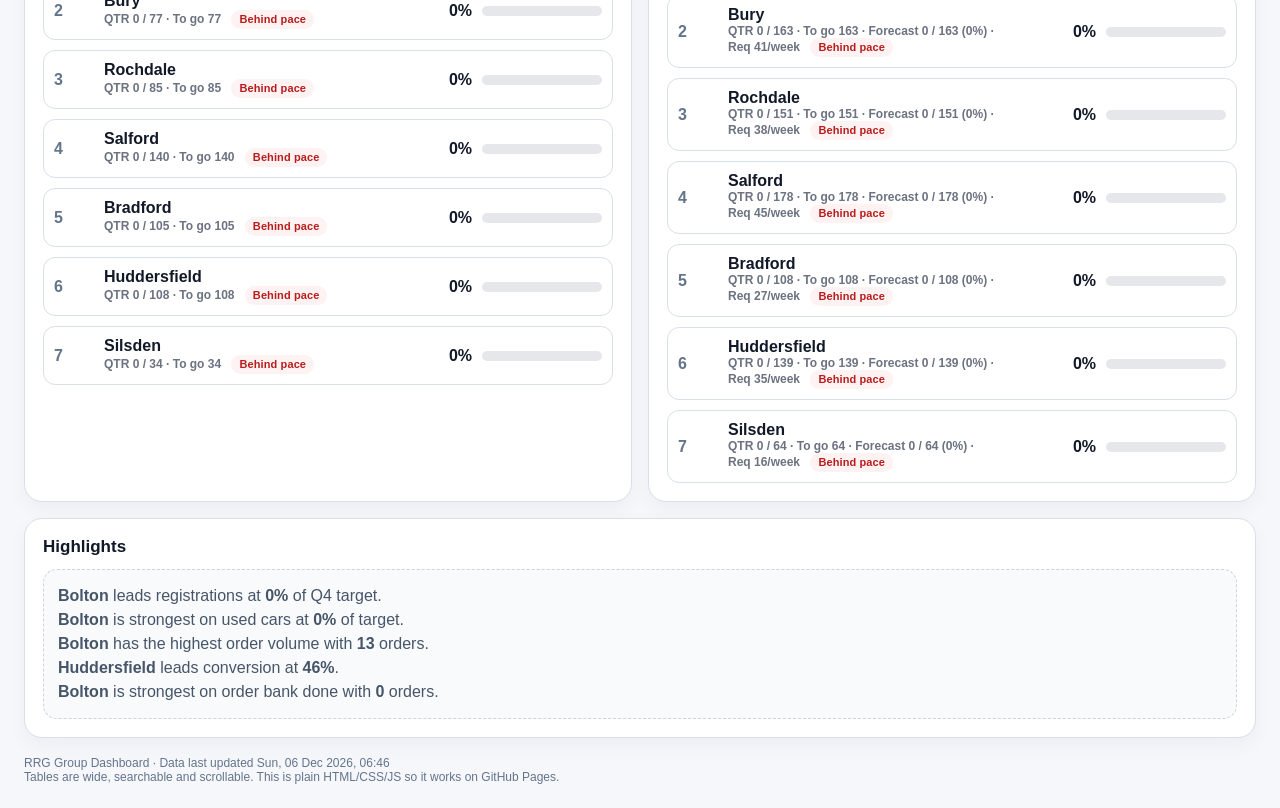
==== commit 97b8e9a3: "Add Reports tab and Director's Monthly Call Deck New standalone director-deck.html: a landscape slid" ====
--- a/index.html
+++ b/index.html
@@ -10,7 +10,7 @@
 <link rel="stylesheet" href="./styles.css?v=20261109-combocols-1">
 </head>
 <body>
-<header><div class="header-row"><div><h1>RRG Group Dashboard</h1><div class="subtitle">Weekly performance dashboard · new registrations, used cars and fleet</div></div><div class="header-actions"><div class="subtitle" style="text-align:right"><span id="dataUpdatedHeader">Data last updated -</span><br><button class="admin-btn primary-btn header-export-btn" id="exportPdfHeader" type="button">Export PDF</button><button class="admin-btn primary-btn header-export-btn" id="exportPptHeader" type="button">Export PowerPoint</button></div><button class="header-minimize-btn" id="headerMinimizeBtn" type="button">Minimize</button></div></div><nav><button class="active" data-target="dashboard">Dashboard</button><button data-target="q3regs">Q4 Registrations</button><button data-target="used">Used Cars</button><button data-target="fleet">Fleet</button><button data-target="orders">Orders</button><button data-target="activity">Sales Funnel</button><button data-target="siteSummary">Site/CDA Summary</button><button data-target="q3ref">Q3 Reference</button><button data-target="ytd">YTD Reference</button><button data-target="admin">Admin Update</button><a class="hub-link-btn" href="./programmes.html">Programmes Hub &rarr;</a><a class="hub-link-btn" href="./toyota-programme.html">Toyota Programme Deck &rarr;</a></nav></header>
+<header><div class="header-row"><div><h1>RRG Group Dashboard</h1><div class="subtitle">Weekly performance dashboard · new registrations, used cars and fleet</div></div><div class="header-actions"><div class="subtitle" style="text-align:right"><span id="dataUpdatedHeader">Data last updated -</span></div><button class="header-minimize-btn" id="headerMinimizeBtn" type="button">Minimize</button></div></div><nav><button class="active" data-target="dashboard">Dashboard</button><button data-target="q3regs">Q4 Registrations</button><button data-target="used">Used Cars</button><button data-target="fleet">Fleet</button><button data-target="orders">Orders</button><button data-target="activity">Sales Funnel</button><button data-target="siteSummary">Site/CDA Summary</button><button data-target="q3ref">Q3 Reference</button><button data-target="ytd">YTD Reference</button><button data-target="reports">Reports</button><button data-target="admin">Admin Update</button><a class="hub-link-btn" href="./programmes.html">Programmes Hub &rarr;</a></nav></header>
 <main>
 <section id="dashboard" class="section active"><div class="grid">
 <div class="card kpi primary kpi-progress-card blue-card">
@@ -89,6 +89,40 @@
 
 
 
+<section id="reports" class="section"><div class="grid">
+<div class="card wide">
+  <div class="toolbar"><h2>Director's Monthly Call Deck</h2></div>
+  <div class="hint">Landscape slide deck for the director's monthly call - Registrations, Counting Fleet, Non-Counting Fleet, Order Bank, Used Cars and VCF, each shown at Group, CDA and site level, pulled live from this dashboard and the Programmes Hub.</div>
+  <div style="display:flex;gap:10px;flex-wrap:wrap;align-items:center;margin-top:10px">
+    <label style="display:flex;flex-direction:column;gap:4px;font-size:12px;color:var(--muted);font-weight:800">Month
+      <select id="reportsMonth" style="padding:8px 10px;border:1px solid var(--line);border-radius:10px;font-size:14px">
+        <option value="oct">October</option><option value="nov" selected>November</option><option value="dec">December</option>
+      </select>
+    </label>
+    <label style="display:flex;flex-direction:column;gap:4px;font-size:12px;color:var(--muted);font-weight:800">Site
+      <select id="reportsSite" style="padding:8px 10px;border:1px solid var(--line);border-radius:10px;font-size:14px"><option value="">All sites</option></select>
+    </label>
+    <button class="admin-btn primary-btn" id="reportsPreviewBtn" type="button" style="align-self:flex-end">Preview</button>
+    <button class="admin-btn" id="reportsExportBtn" type="button" style="align-self:flex-end">Export to PDF</button>
+  </div>
+</div>
+<div class="card wide">
+  <div class="toolbar"><h2>Full Dashboard Export</h2></div>
+  <div class="hint">A print-friendly snapshot of every table and KPI on this dashboard, as currently loaded.</div>
+  <div style="display:flex;gap:10px;flex-wrap:wrap;margin-top:10px">
+    <button class="admin-btn primary-btn" id="exportPdfReports" type="button">Export PDF</button>
+    <button class="admin-btn primary-btn" id="exportPptReports" type="button">Export PowerPoint</button>
+  </div>
+</div>
+<div class="card wide">
+  <div class="toolbar"><h2>Toyota Programme Deck</h2></div>
+  <div class="hint">The manufacturer-facing performance deck for Toyota GB meetings - new cars, fleet, VCF and aftersales at Group level.</div>
+  <div style="display:flex;gap:10px;flex-wrap:wrap;margin-top:10px">
+    <a class="admin-btn primary-btn" href="./toyota-programme.html" style="text-decoration:none;display:inline-flex;align-items:center">Open Toyota Programme Deck &rarr;</a>
+  </div>
+</div>
+</div></section>
+
 <section id="admin" class="section"><div class="grid">
   <div class="card wide">
     <h2>Admin Update</h2>
@@ -135,7 +169,7 @@
 </div></section>
 <div class="footer-note">RRG Group Dashboard · <span id="footerDataUpdated">Data last updated -</span><br>Tables are wide, searchable and scrollable. This is plain HTML/CSS/JS so it works on GitHub Pages.</div></main>
 <script src="https://cdn.sheetjs.com/xlsx-0.20.3/package/dist/xlsx.full.min.js"></script>
-<script src="./app.js?v=20261109-combocols-4"></script>
+<script src="./app.js?v=20261112-reportstab-1"></script>
 <script>
 (function(){
   var header = document.querySelector('header');
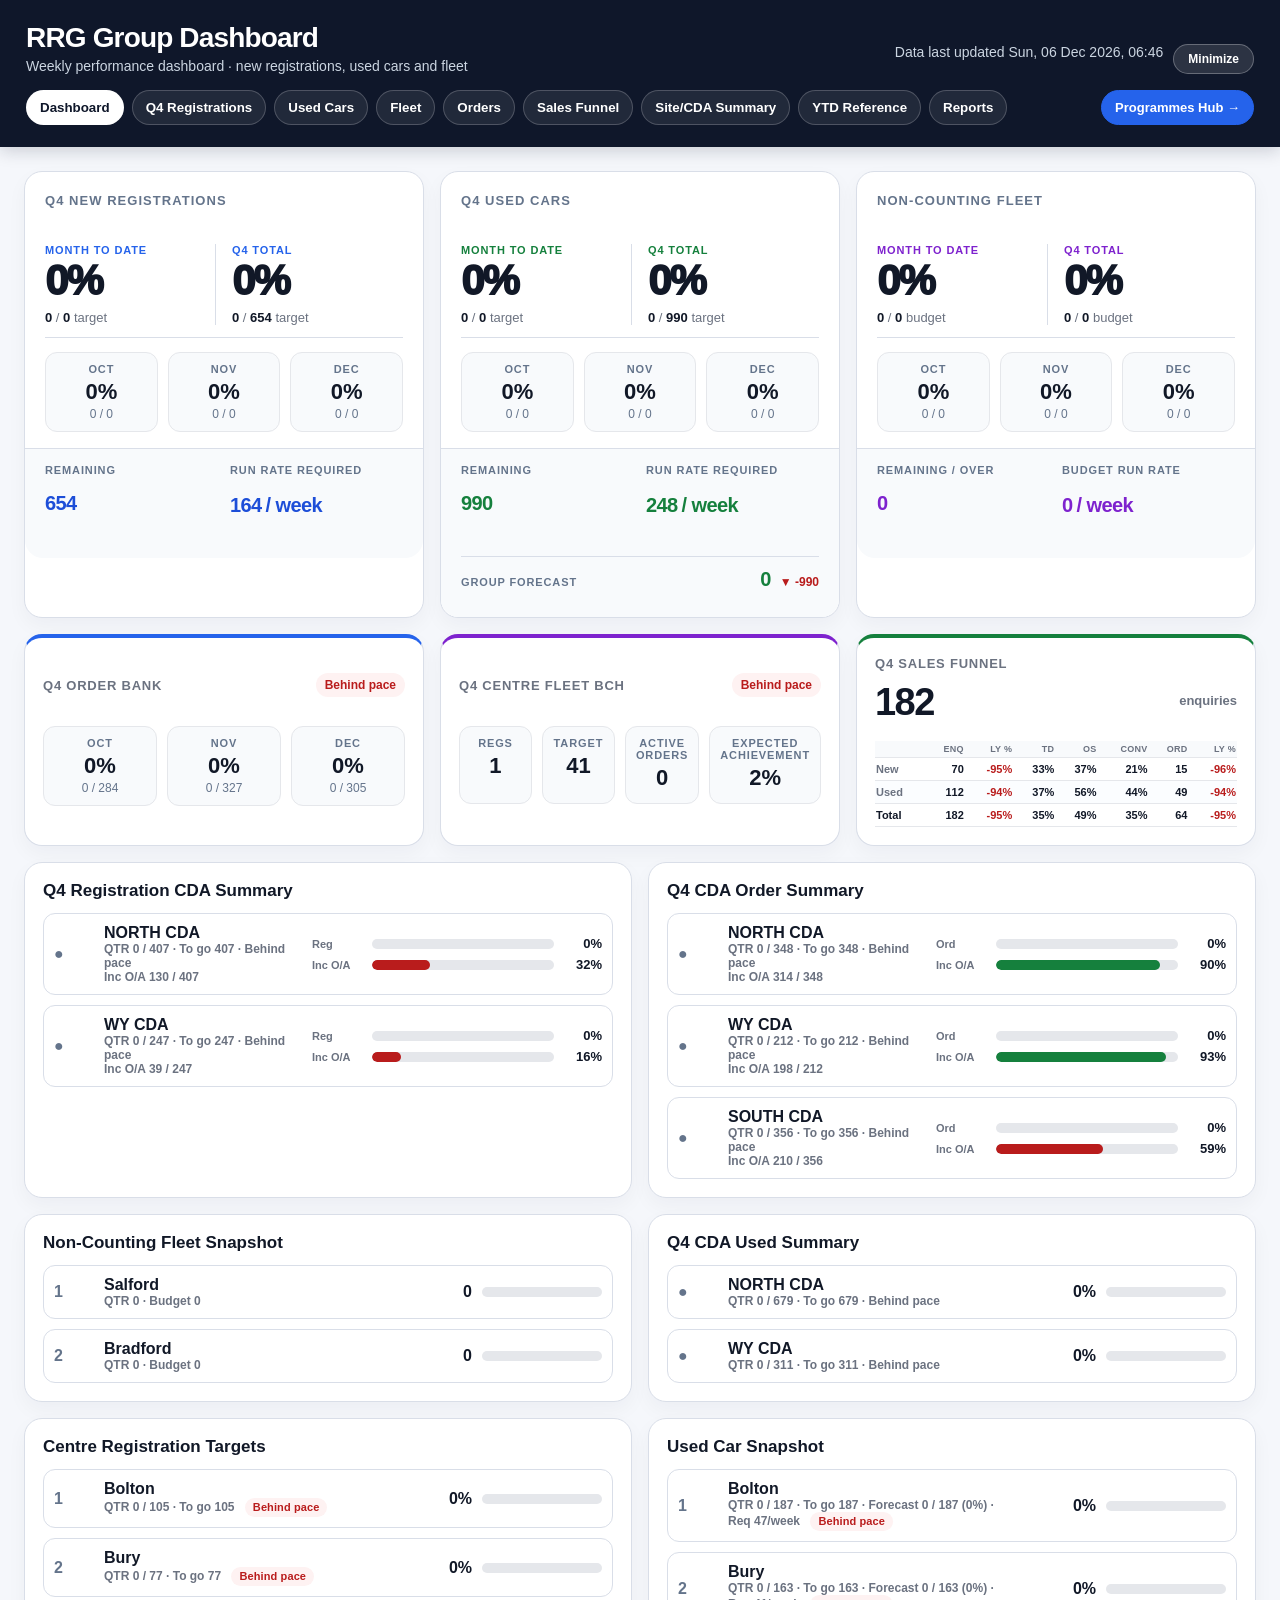
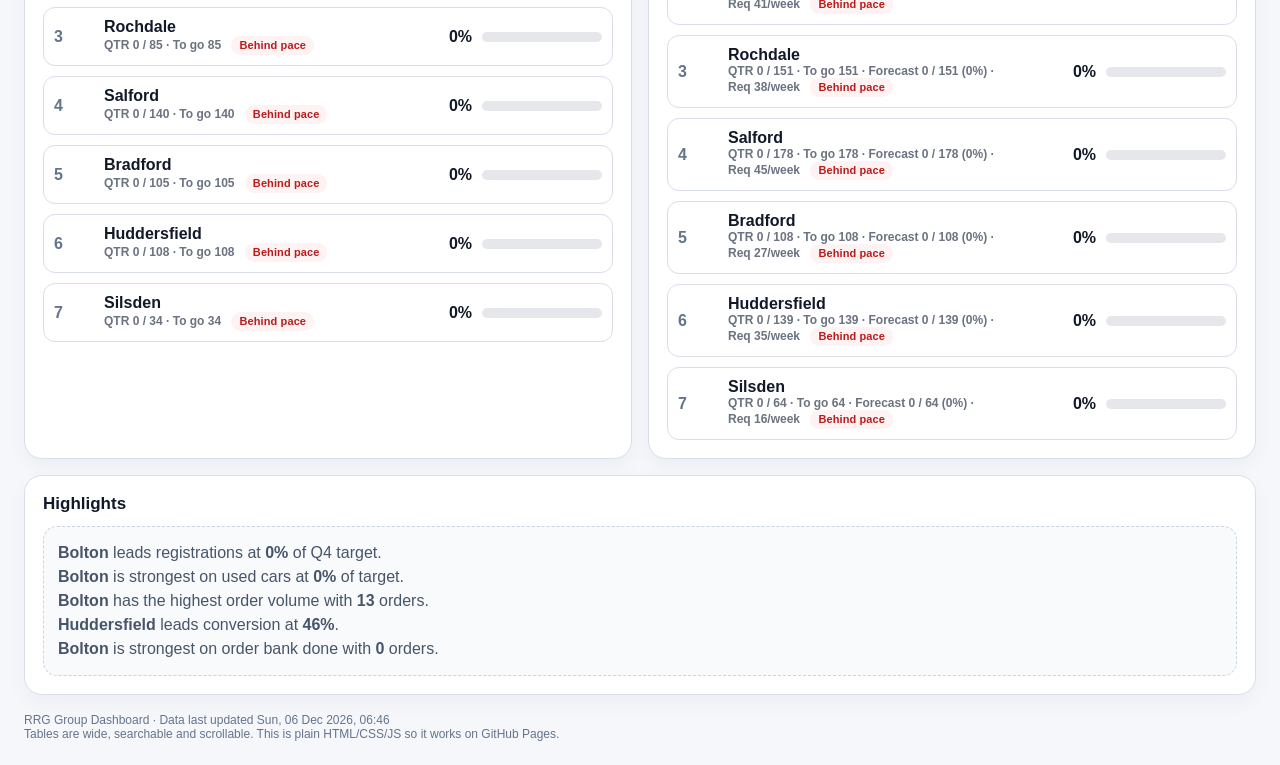
==== commit efb0622b: "Polish Aftersales deck, add Quarter picker, tidy nav - WRR/Trade Parts league tables and pills now s" ====
--- a/index.html
+++ b/index.html
@@ -10,7 +10,7 @@
 <link rel="stylesheet" href="./styles.css?v=20261109-combocols-1">
 </head>
 <body>
-<header><div class="header-row"><div><h1>RRG Group Dashboard</h1><div class="subtitle">Weekly performance dashboard · new registrations, used cars and fleet</div></div><div class="header-actions"><div class="subtitle" style="text-align:right"><span id="dataUpdatedHeader">Data last updated -</span></div><button class="header-minimize-btn" id="headerMinimizeBtn" type="button">Minimize</button></div></div><nav><button class="active" data-target="dashboard">Dashboard</button><button data-target="q3regs">Q4 Registrations</button><button data-target="used">Used Cars</button><button data-target="fleet">Fleet</button><button data-target="orders">Orders</button><button data-target="activity">Sales Funnel</button><button data-target="siteSummary">Site/CDA Summary</button><button data-target="q3ref">Q3 Reference</button><button data-target="ytd">YTD Reference</button><button data-target="reports">Reports</button><button data-target="admin">Admin Update</button><a class="hub-link-btn" href="./programmes.html">Programmes Hub &rarr;</a></nav></header>
+<header><div class="header-row"><div><h1>RRG Group Dashboard</h1><div class="subtitle">Weekly performance dashboard · new registrations, used cars and fleet</div></div><div class="header-actions"><div class="subtitle" style="text-align:right"><span id="dataUpdatedHeader">Data last updated -</span></div><button class="header-minimize-btn" id="headerMinimizeBtn" type="button">Minimize</button></div></div><nav><button class="active" data-target="dashboard">Dashboard</button><button data-target="q3regs">Q4 Registrations</button><button data-target="used">Used Cars</button><button data-target="fleet">Fleet</button><button data-target="orders">Orders</button><button data-target="activity">Sales Funnel</button><button data-target="siteSummary">Site/CDA Summary</button><button data-target="ytd">YTD Reference</button><button data-target="reports">Reports</button><a class="hub-link-btn" href="./programmes.html">Programmes Hub &rarr;</a><button data-target="admin">Admin Update</button></nav></header>
 <main>
 <section id="dashboard" class="section active"><div class="grid">
 <div class="card kpi primary kpi-progress-card blue-card">
@@ -91,8 +91,8 @@
 
 <section id="reports" class="section"><div class="grid">
 <div class="card wide">
-  <div class="toolbar"><h2>Director's Monthly Call Deck</h2></div>
-  <div class="hint">Landscape slide deck for the director's monthly call - Registrations, Counting Fleet, Non-Counting Fleet, Order Bank, Used Cars and VCF, each shown at Group, CDA and site level, pulled live from this dashboard and the Programmes Hub.</div>
+  <div class="toolbar"><h2>Monthly Sales and Marketing Meeting Deck</h2></div>
+  <div class="hint">Landscape slide deck for the monthly sales and marketing meeting - Registrations, Counting Fleet, Non-Counting Fleet, Order Bank, Used Cars and VCF, each shown at Group, CDA and site level, pulled live from this dashboard and the Programmes Hub.</div>
   <div style="display:flex;gap:10px;flex-wrap:wrap;align-items:center;margin-top:10px">
     <label style="display:flex;flex-direction:column;gap:4px;font-size:12px;color:var(--muted);font-weight:800">Month
       <select id="reportsMonth" style="padding:8px 10px;border:1px solid var(--line);border-radius:10px;font-size:14px">
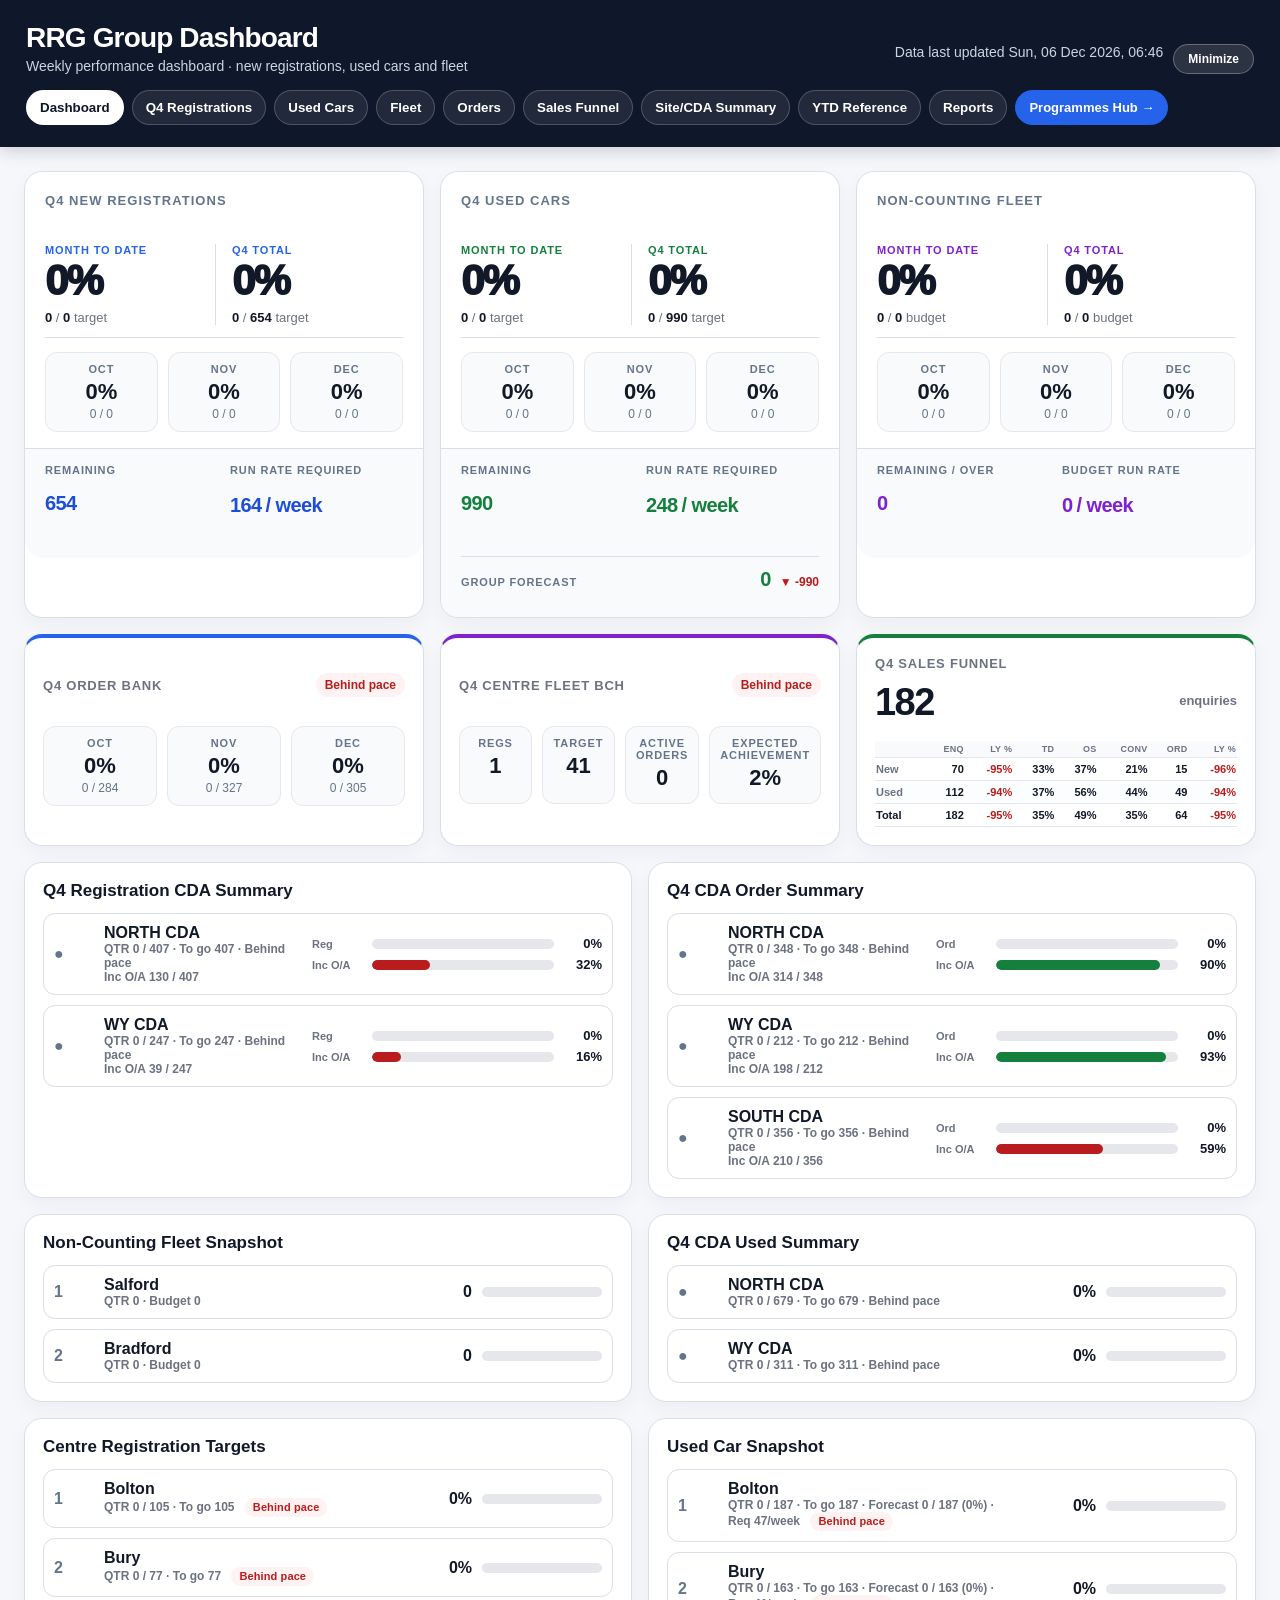
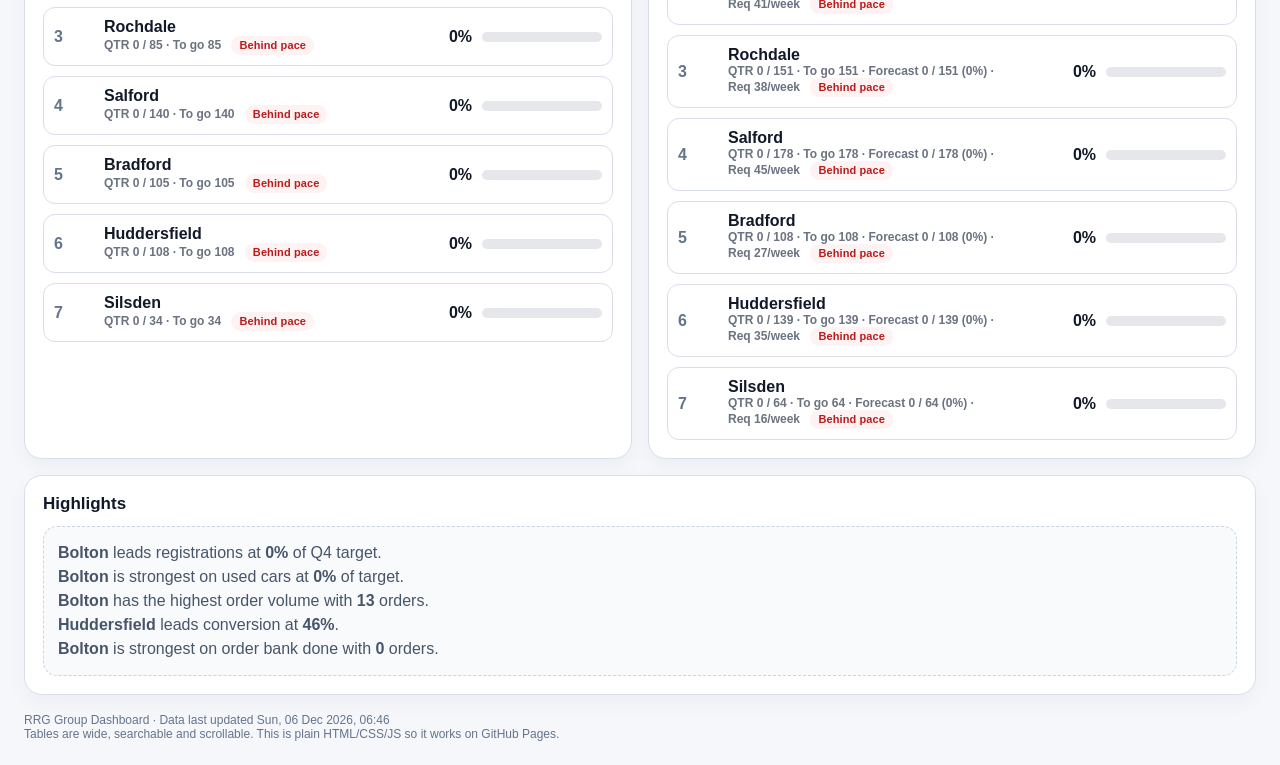
==== commit be14d6f4: "Stop pushing the cross-hub nav pill to the edge The hub-link-btn's margin-left:auto held it pinned t" ====
--- a/index.html
+++ b/index.html
@@ -7,7 +7,7 @@
 <meta http-equiv="Pragma" content="no-cache">
 <meta http-equiv="Expires" content="0">
 <title>RRG Group Dashboard</title>
-<link rel="stylesheet" href="./styles.css?v=20261109-combocols-1">
+<link rel="stylesheet" href="./styles.css?v=20261112-navpill-1">
 </head>
 <body>
 <header><div class="header-row"><div><h1>RRG Group Dashboard</h1><div class="subtitle">Weekly performance dashboard · new registrations, used cars and fleet</div></div><div class="header-actions"><div class="subtitle" style="text-align:right"><span id="dataUpdatedHeader">Data last updated -</span></div><button class="header-minimize-btn" id="headerMinimizeBtn" type="button">Minimize</button></div></div><nav><button class="active" data-target="dashboard">Dashboard</button><button data-target="q3regs">Q4 Registrations</button><button data-target="used">Used Cars</button><button data-target="fleet">Fleet</button><button data-target="orders">Orders</button><button data-target="activity">Sales Funnel</button><button data-target="siteSummary">Site/CDA Summary</button><button data-target="ytd">YTD Reference</button><button data-target="reports">Reports</button><a class="hub-link-btn" href="./programmes.html">Programmes Hub &rarr;</a><button data-target="admin">Admin Update</button></nav></header>
--- a/styles.css
+++ b/styles.css
@@ -270,11 +270,11 @@
 .dashboard-pace{display:inline-block;margin-left:7px;vertical-align:middle}
 .dashboard-pace .status{padding:4px 8px;font-size:11px;line-height:1;letter-spacing:.01em}
 
-/* Cross-hub navigation button (Weekly Update <-> Programmes Hub) */
+/* Cross-hub navigation button (Weekly Update <-> Programmes Hub) - sits
+   inline in the nav's normal flow, right after whichever button precedes
+   it, rather than being pushed out to the far right edge. */
 .hub-link-btn{display:inline-block;background:#2563eb;color:#fff!important;border:1px solid #2563eb;border-radius:999px;padding:9px 13px;font-weight:800;font-size:13px;text-decoration:none}
 .hub-link-btn:hover{background:#1d4ed8}
-nav .hub-link-btn{margin-left:auto}
-@media(max-width:900px){nav .hub-link-btn{margin-left:0}}
 
 /* Quarter-width card (4 across on a 12-col grid), and a compact leader-row
    variant for the Rankings cards at that width - the default leader-row's
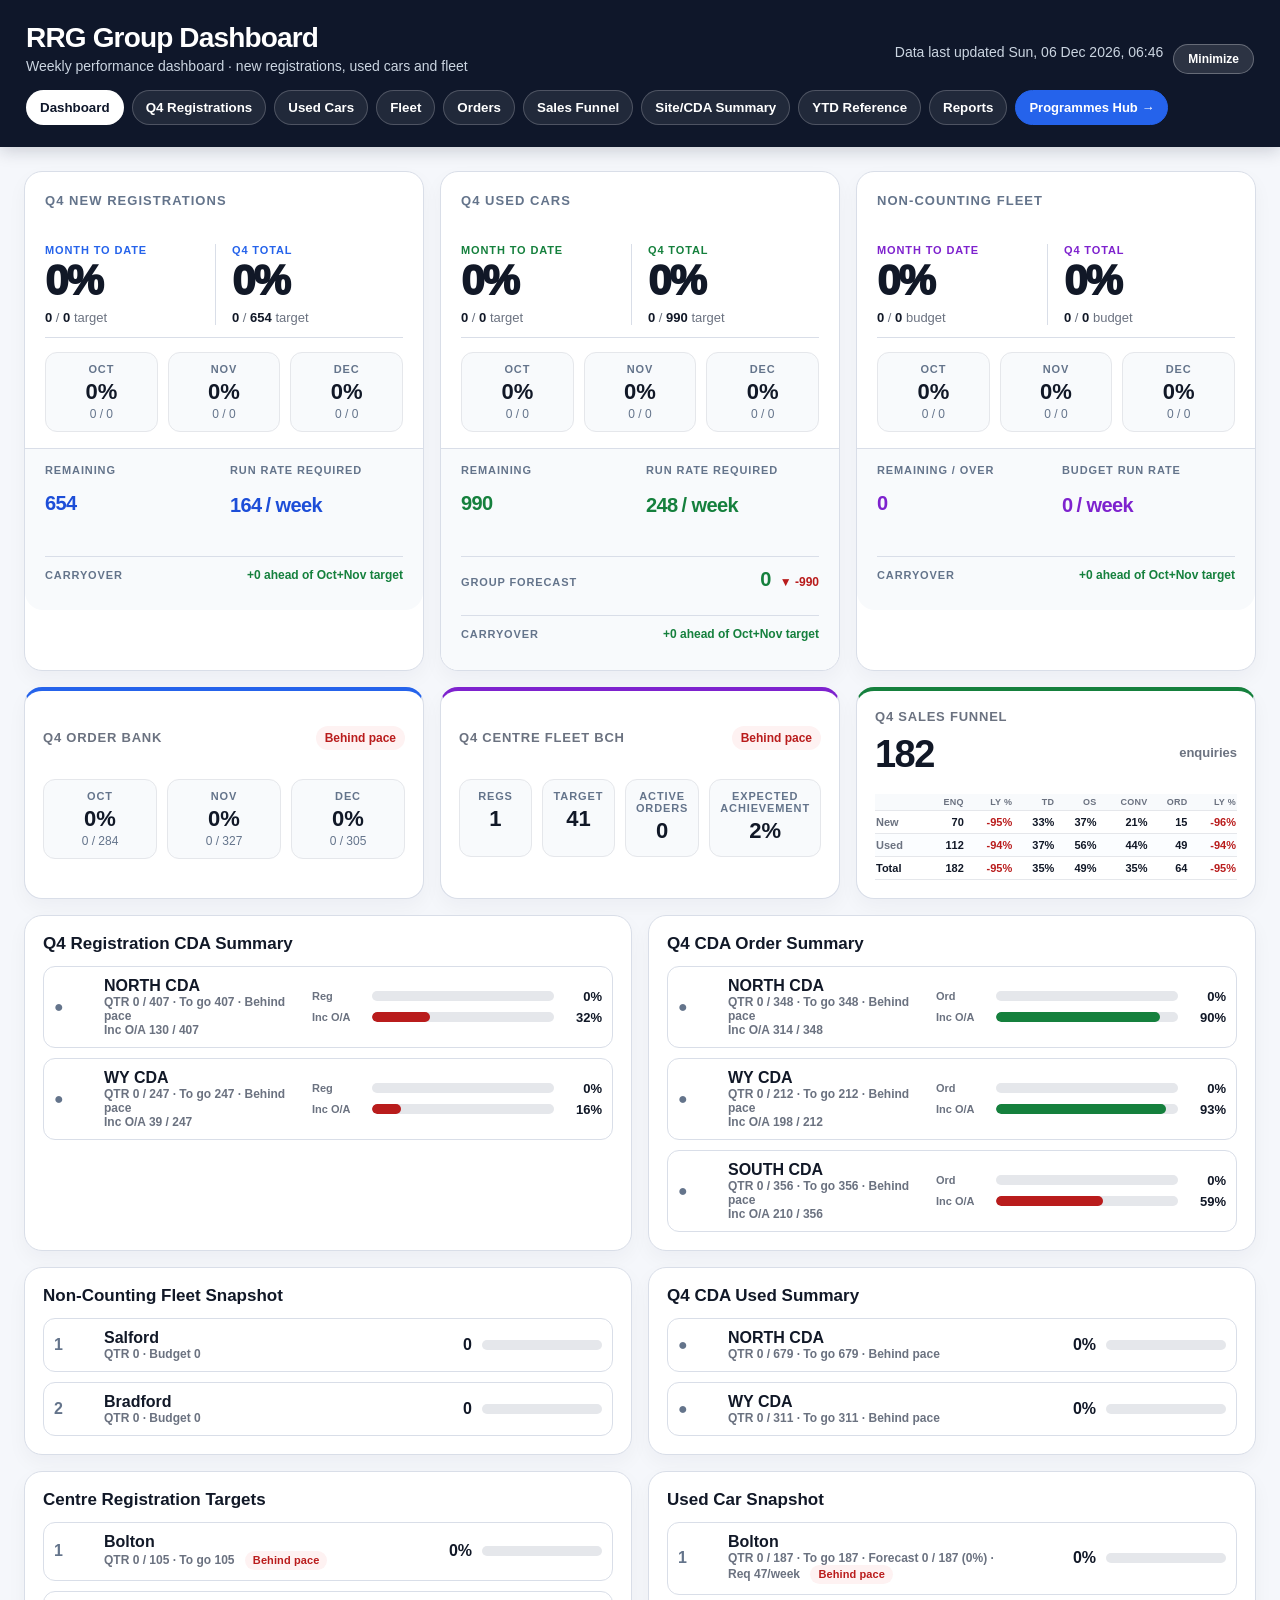
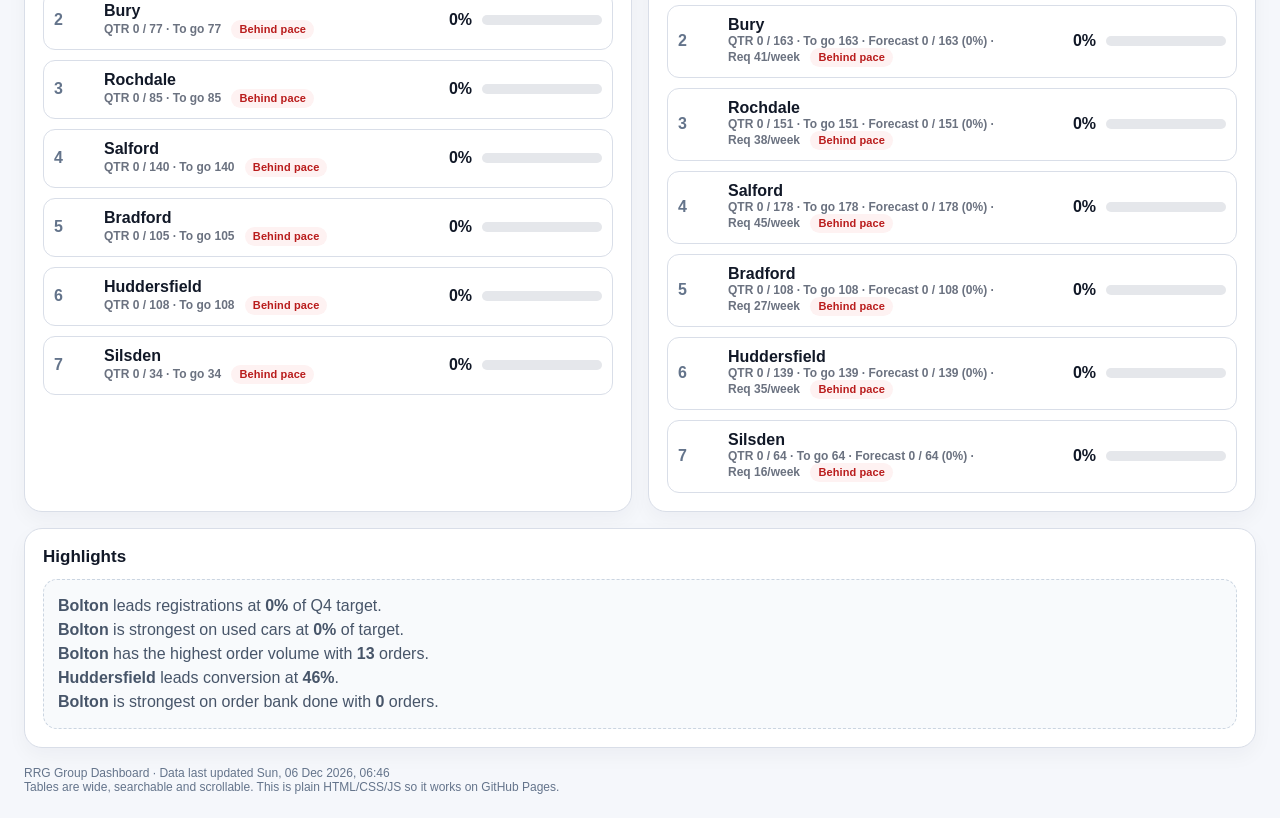
==== commit 94355ed9: "Show carryover from completed months on the dashboard KPI cards Adds a "Carryover" line to the Regis" ====
--- a/index.html
+++ b/index.html
@@ -24,7 +24,7 @@
     <div><span>Nov</span><strong id="q3NovPct">-</strong><small id="q3NovVol">-</small></div>
     <div><span>Dec</span><strong id="q3DecPct">-</strong><small id="q3DecVol">-</small></div>
   </div>
-  <div class="kpi-footer-strip two-up"><div><span>Remaining</span><strong id="q3Remaining">-</strong></div><div><span>Run rate required</span><strong><span id="q3RunRate">-</span> / week</strong></div></div>
+  <div class="kpi-footer-strip two-up"><div><span>Remaining</span><strong id="q3Remaining">-</strong></div><div><span>Run rate required</span><strong><span id="q3RunRate">-</span> / week</strong></div><div class="forecast-wide" style="display:none"><span>Carryover</span><small id="q3Carryover">-</small></div></div>
 </div>
 <div class="card kpi primary kpi-progress-card green-card">
   <div class="label">Q4 Used Cars</div>
@@ -37,7 +37,7 @@
     <div><span>Nov</span><strong id="usedNovPct">-</strong><small id="usedNovVol">-</small></div>
     <div><span>Dec</span><strong id="usedDecPct">-</strong><small id="usedDecVol">-</small></div>
   </div>
-  <div class="kpi-footer-strip"><div><span>Remaining</span><strong id="usedRemaining">-</strong></div><div><span>Run rate required</span><strong><span id="usedRunRate">-</span> / week</strong></div><div class="forecast-wide"><span>Group forecast</span><strong id="usedGroupForecast">-</strong><small id="usedForecastDelta">-</small></div></div>
+  <div class="kpi-footer-strip"><div><span>Remaining</span><strong id="usedRemaining">-</strong></div><div><span>Run rate required</span><strong><span id="usedRunRate">-</span> / week</strong></div><div class="forecast-wide"><span>Group forecast</span><strong id="usedGroupForecast">-</strong><small id="usedForecastDelta">-</small></div><div class="forecast-wide" style="display:none"><span>Carryover</span><small id="usedCarryover">-</small></div></div>
 </div>
 <div class="card kpi primary kpi-progress-card purple-card">
   <div class="label">Non-Counting Fleet</div>
@@ -50,7 +50,7 @@
     <div><span>Nov</span><strong id="nonFleetNovPct">-</strong><small id="nonFleetNovVol">-</small></div>
     <div><span>Dec</span><strong id="nonFleetDecPct">-</strong><small id="nonFleetDecVol">-</small></div>
   </div>
-  <div class="kpi-footer-strip two-up"><div><span>Remaining / over</span><strong id="nonFleetRemaining">-</strong></div><div><span>Budget run rate</span><strong><span id="nonFleetRunRate">-</span> / week</strong></div></div>
+  <div class="kpi-footer-strip two-up"><div><span>Remaining / over</span><strong id="nonFleetRemaining">-</strong></div><div><span>Budget run rate</span><strong><span id="nonFleetRunRate">-</span> / week</strong></div><div class="forecast-wide" style="display:none"><span>Carryover</span><small id="nonFleetCarryover">-</small></div></div>
 </div>
 <div class="card kpi overview-card order-overview">
   <div class="overview-main"><div class="label" style="margin:0">Q4 Order Bank</div><div class="overview-status" id="orderBankStatus">-</div></div>
@@ -169,7 +169,7 @@
 </div></section>
 <div class="footer-note">RRG Group Dashboard · <span id="footerDataUpdated">Data last updated -</span><br>Tables are wide, searchable and scrollable. This is plain HTML/CSS/JS so it works on GitHub Pages.</div></main>
 <script src="https://cdn.sheetjs.com/xlsx-0.20.3/package/dist/xlsx.full.min.js"></script>
-<script src="./app.js?v=20261112-reportstab-1"></script>
+<script src="./app.js?v=20261116-carryover-1"></script>
 <script>
 (function(){
   var header = document.querySelector('header');
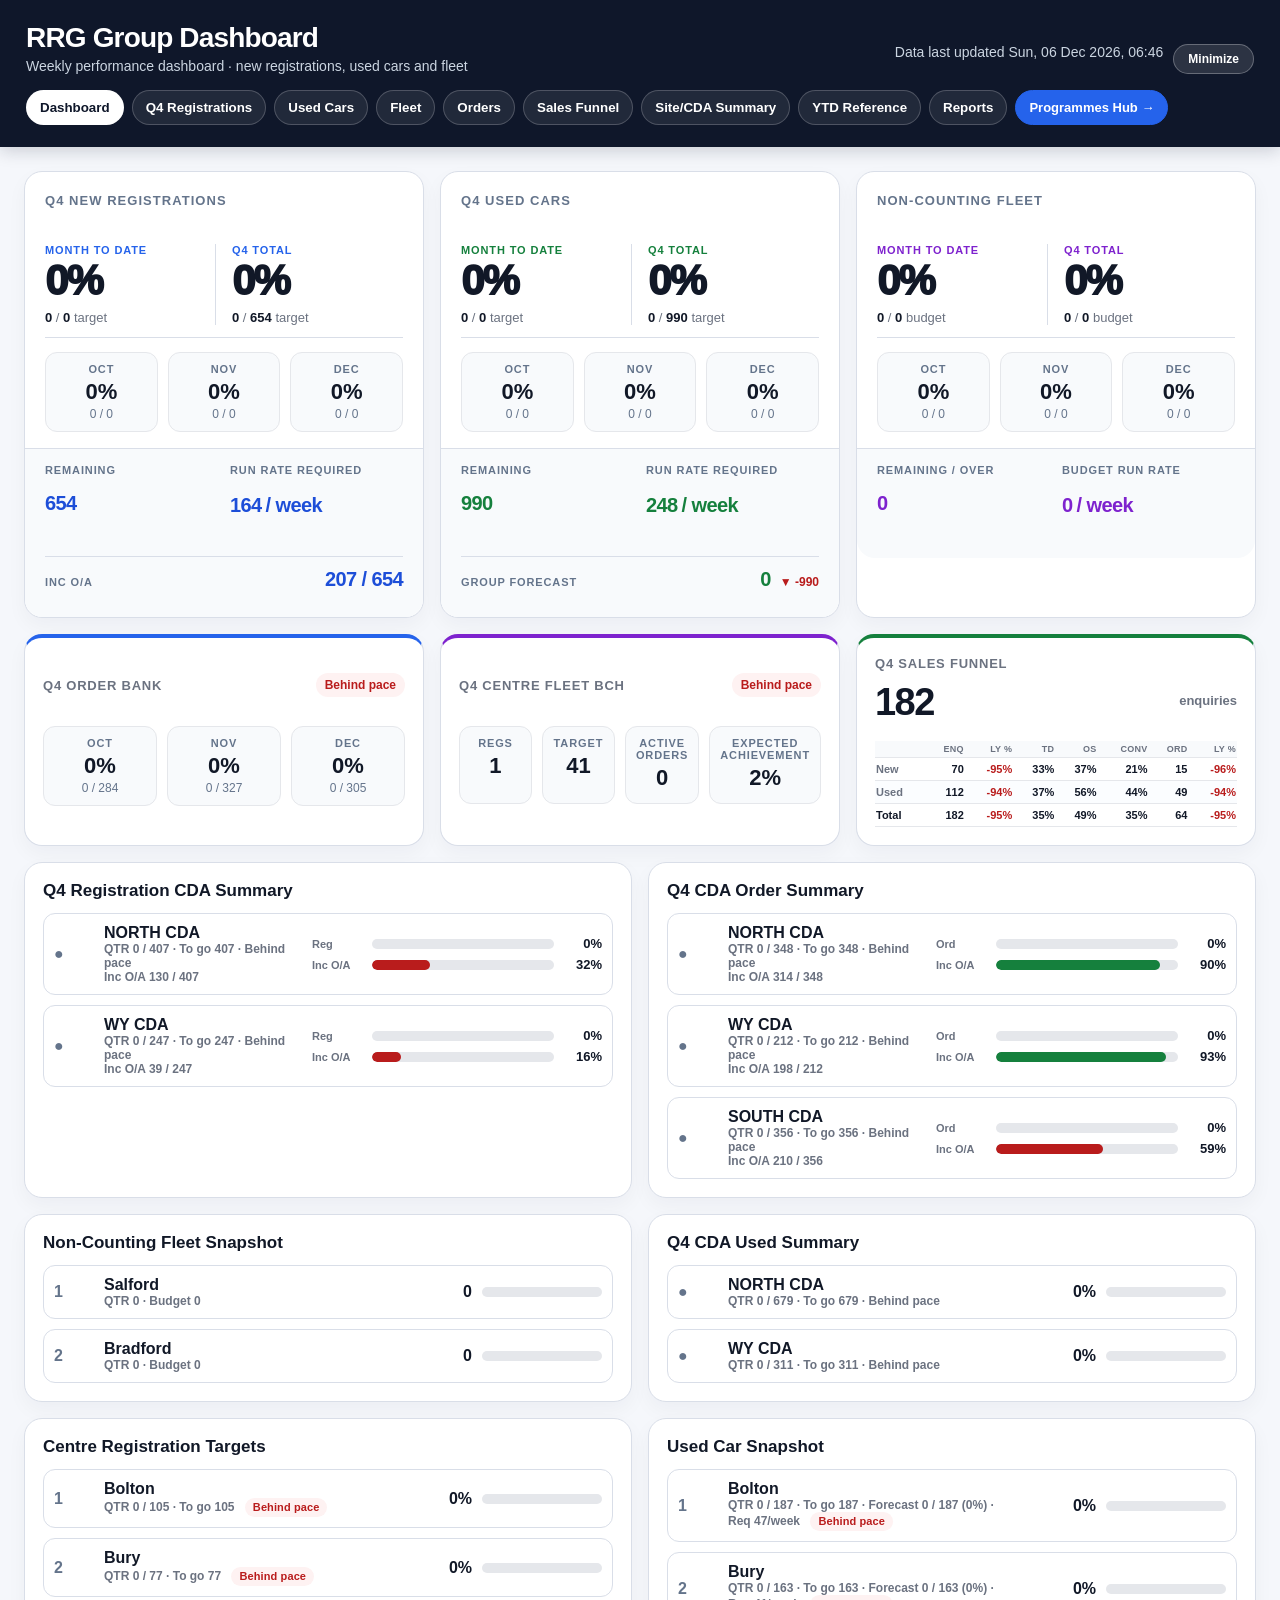
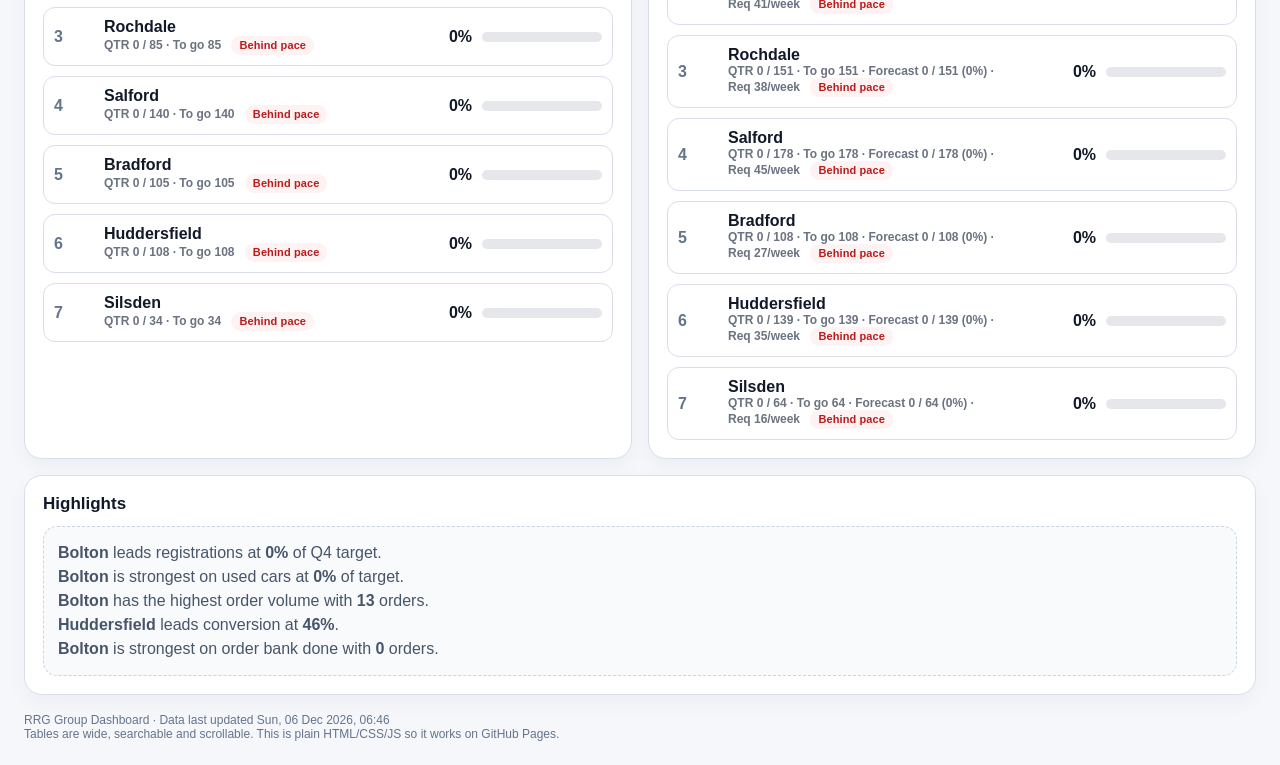
==== commit 07d9d858: "Replace carryover with Group-level Inc O/A on Registrations card The previous "Carryover" line compu" ====
--- a/index.html
+++ b/index.html
@@ -24,7 +24,7 @@
     <div><span>Nov</span><strong id="q3NovPct">-</strong><small id="q3NovVol">-</small></div>
     <div><span>Dec</span><strong id="q3DecPct">-</strong><small id="q3DecVol">-</small></div>
   </div>
-  <div class="kpi-footer-strip two-up"><div><span>Remaining</span><strong id="q3Remaining">-</strong></div><div><span>Run rate required</span><strong><span id="q3RunRate">-</span> / week</strong></div><div class="forecast-wide" style="display:none"><span>Carryover</span><small id="q3Carryover">-</small></div></div>
+  <div class="kpi-footer-strip two-up"><div><span>Remaining</span><strong id="q3Remaining">-</strong></div><div><span>Run rate required</span><strong><span id="q3RunRate">-</span> / week</strong></div><div class="forecast-wide" style="display:none"><span>Inc O/A</span><strong id="q3Carryover">-</strong></div></div>
 </div>
 <div class="card kpi primary kpi-progress-card green-card">
   <div class="label">Q4 Used Cars</div>
@@ -37,7 +37,7 @@
     <div><span>Nov</span><strong id="usedNovPct">-</strong><small id="usedNovVol">-</small></div>
     <div><span>Dec</span><strong id="usedDecPct">-</strong><small id="usedDecVol">-</small></div>
   </div>
-  <div class="kpi-footer-strip"><div><span>Remaining</span><strong id="usedRemaining">-</strong></div><div><span>Run rate required</span><strong><span id="usedRunRate">-</span> / week</strong></div><div class="forecast-wide"><span>Group forecast</span><strong id="usedGroupForecast">-</strong><small id="usedForecastDelta">-</small></div><div class="forecast-wide" style="display:none"><span>Carryover</span><small id="usedCarryover">-</small></div></div>
+  <div class="kpi-footer-strip"><div><span>Remaining</span><strong id="usedRemaining">-</strong></div><div><span>Run rate required</span><strong><span id="usedRunRate">-</span> / week</strong></div><div class="forecast-wide"><span>Group forecast</span><strong id="usedGroupForecast">-</strong><small id="usedForecastDelta">-</small></div></div>
 </div>
 <div class="card kpi primary kpi-progress-card purple-card">
   <div class="label">Non-Counting Fleet</div>
@@ -50,7 +50,7 @@
     <div><span>Nov</span><strong id="nonFleetNovPct">-</strong><small id="nonFleetNovVol">-</small></div>
     <div><span>Dec</span><strong id="nonFleetDecPct">-</strong><small id="nonFleetDecVol">-</small></div>
   </div>
-  <div class="kpi-footer-strip two-up"><div><span>Remaining / over</span><strong id="nonFleetRemaining">-</strong></div><div><span>Budget run rate</span><strong><span id="nonFleetRunRate">-</span> / week</strong></div><div class="forecast-wide" style="display:none"><span>Carryover</span><small id="nonFleetCarryover">-</small></div></div>
+  <div class="kpi-footer-strip two-up"><div><span>Remaining / over</span><strong id="nonFleetRemaining">-</strong></div><div><span>Budget run rate</span><strong><span id="nonFleetRunRate">-</span> / week</strong></div></div>
 </div>
 <div class="card kpi overview-card order-overview">
   <div class="overview-main"><div class="label" style="margin:0">Q4 Order Bank</div><div class="overview-status" id="orderBankStatus">-</div></div>
@@ -169,7 +169,7 @@
 </div></section>
 <div class="footer-note">RRG Group Dashboard · <span id="footerDataUpdated">Data last updated -</span><br>Tables are wide, searchable and scrollable. This is plain HTML/CSS/JS so it works on GitHub Pages.</div></main>
 <script src="https://cdn.sheetjs.com/xlsx-0.20.3/package/dist/xlsx.full.min.js"></script>
-<script src="./app.js?v=20261116-carryover-1"></script>
+<script src="./app.js?v=20261116-incoa-1"></script>
 <script>
 (function(){
   var header = document.querySelector('header');
